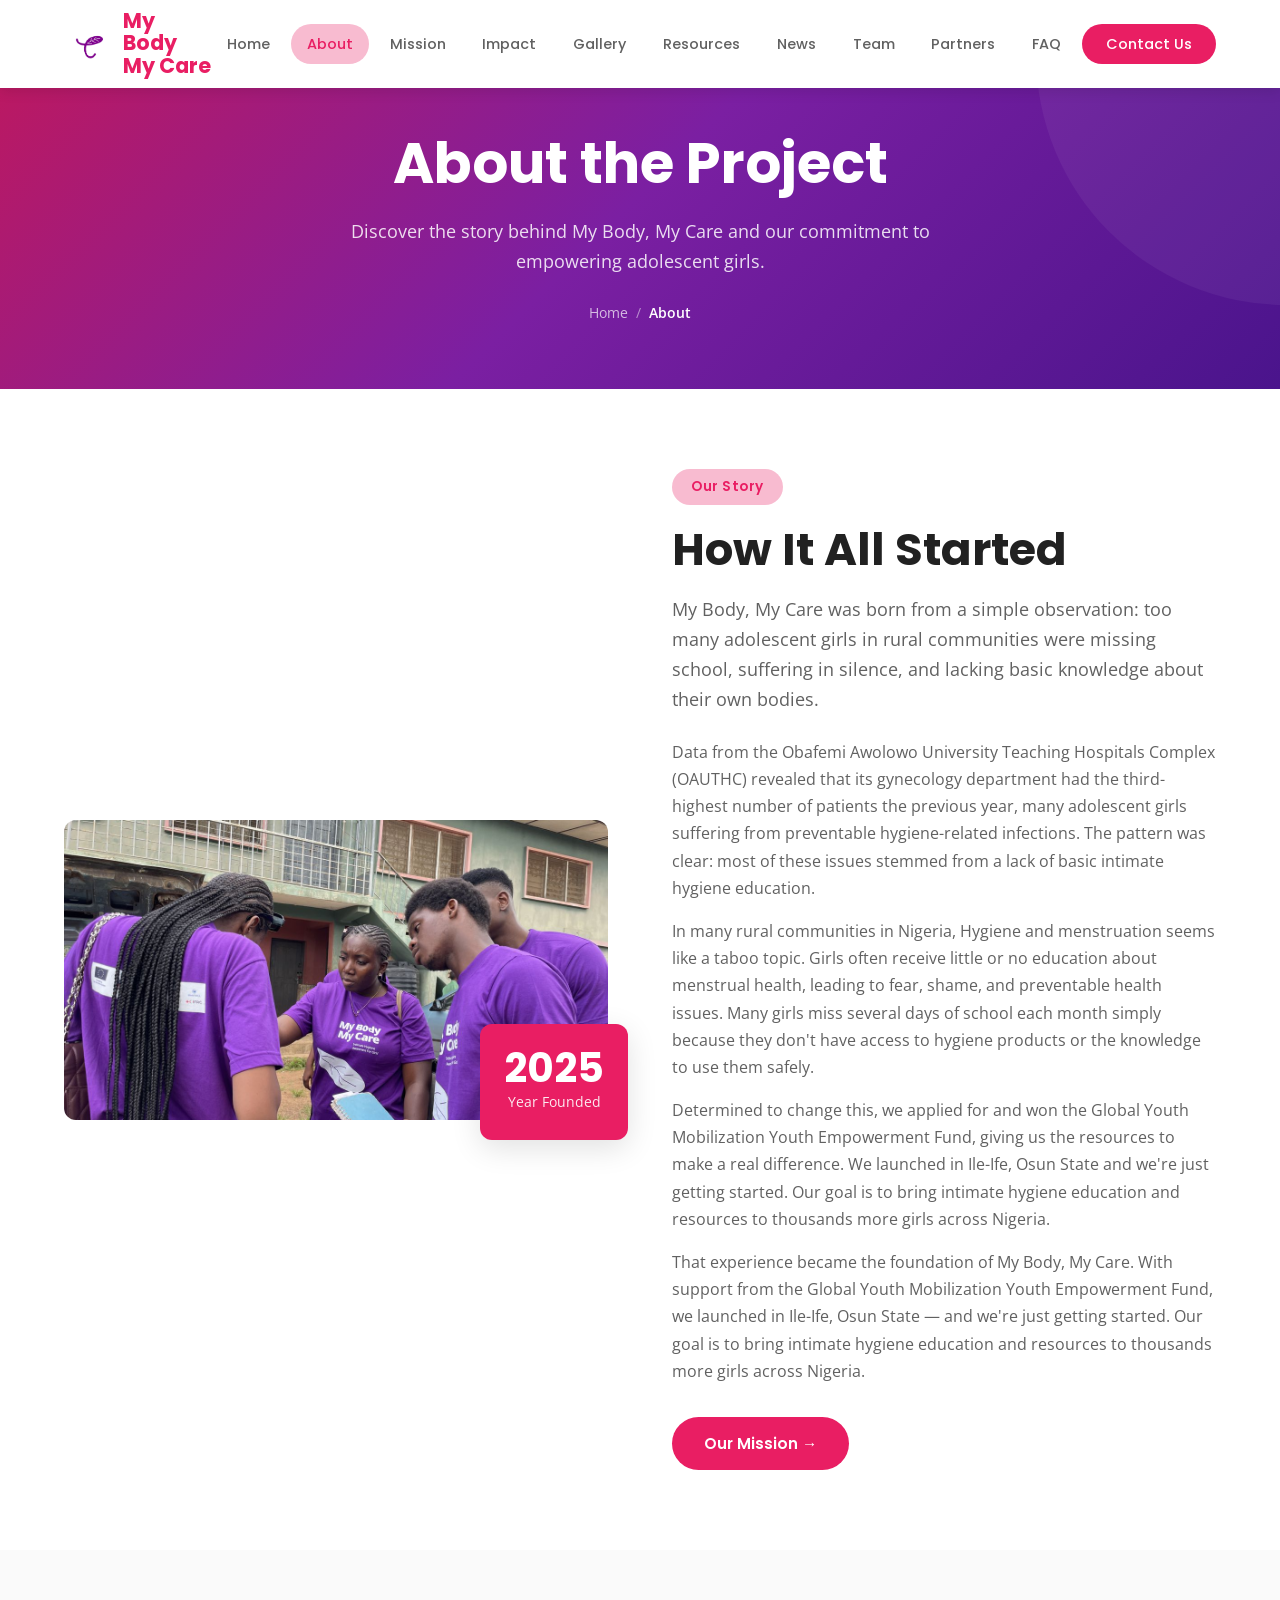
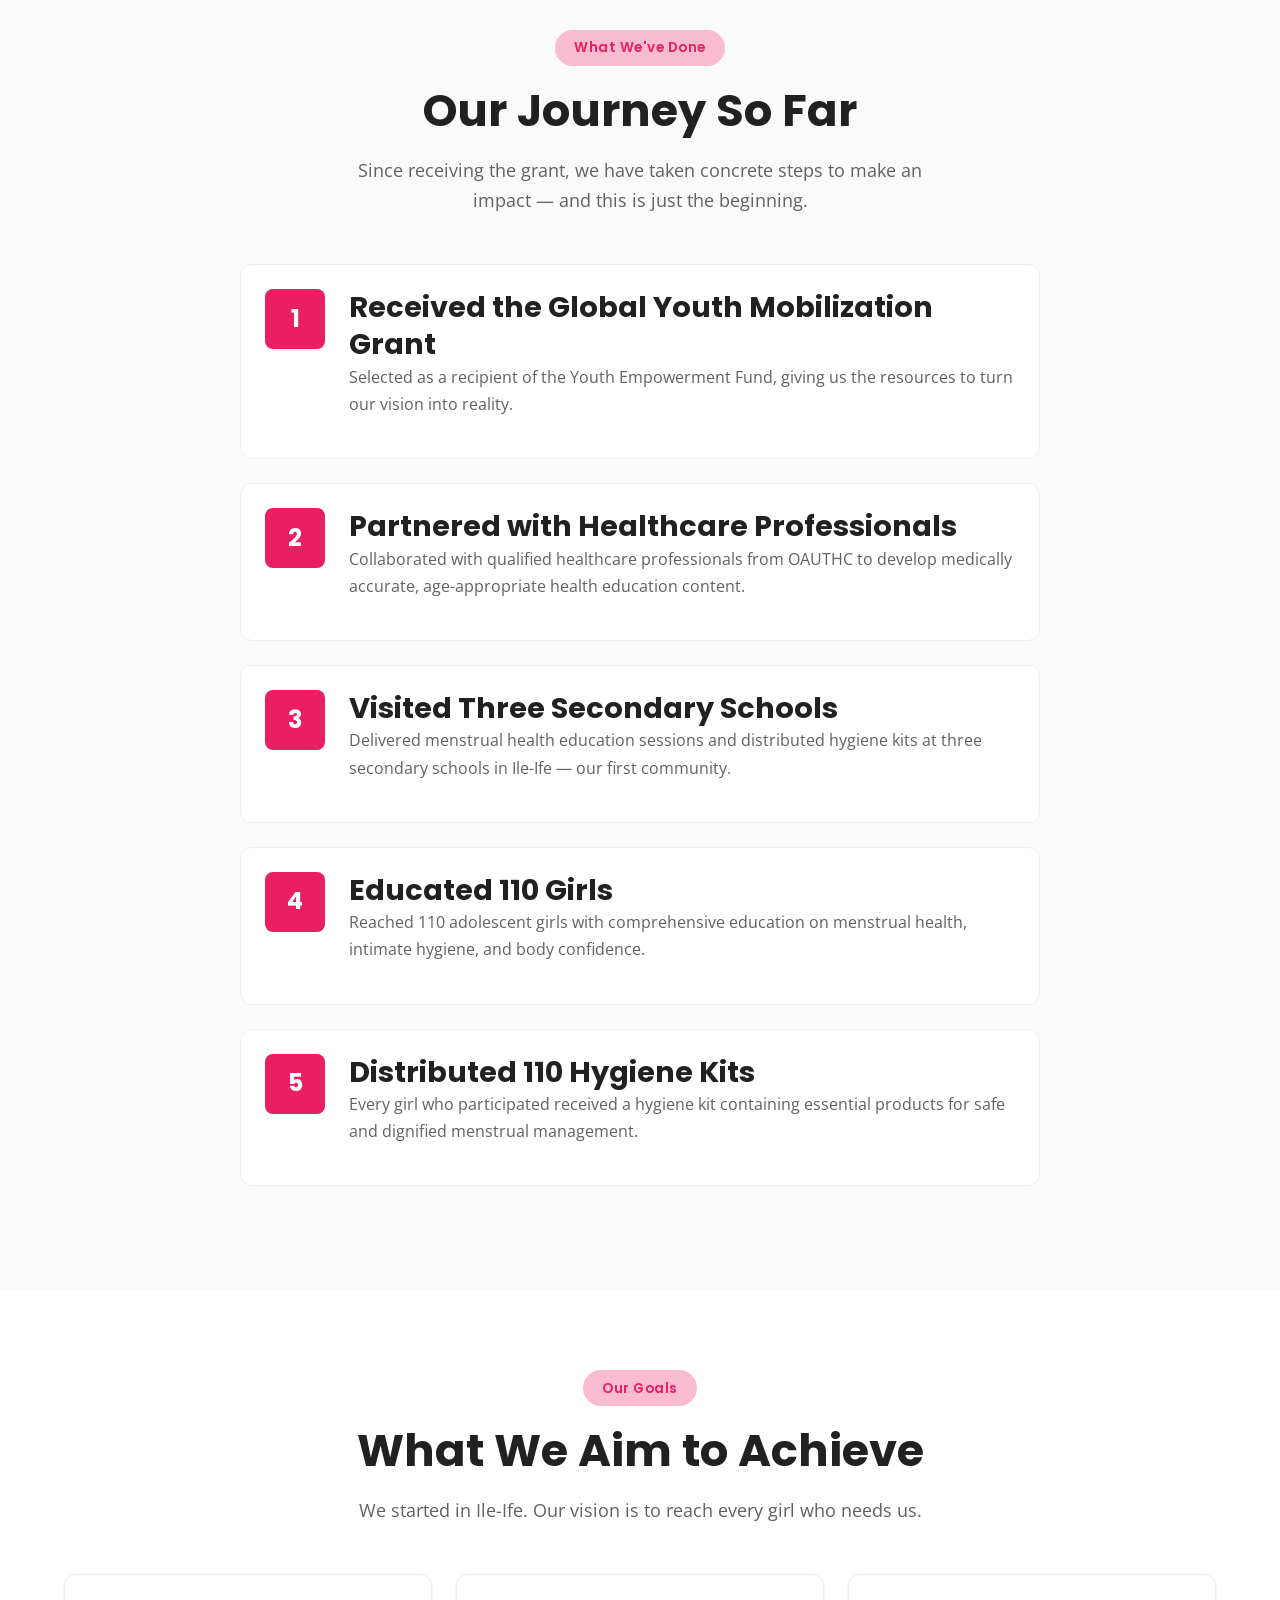
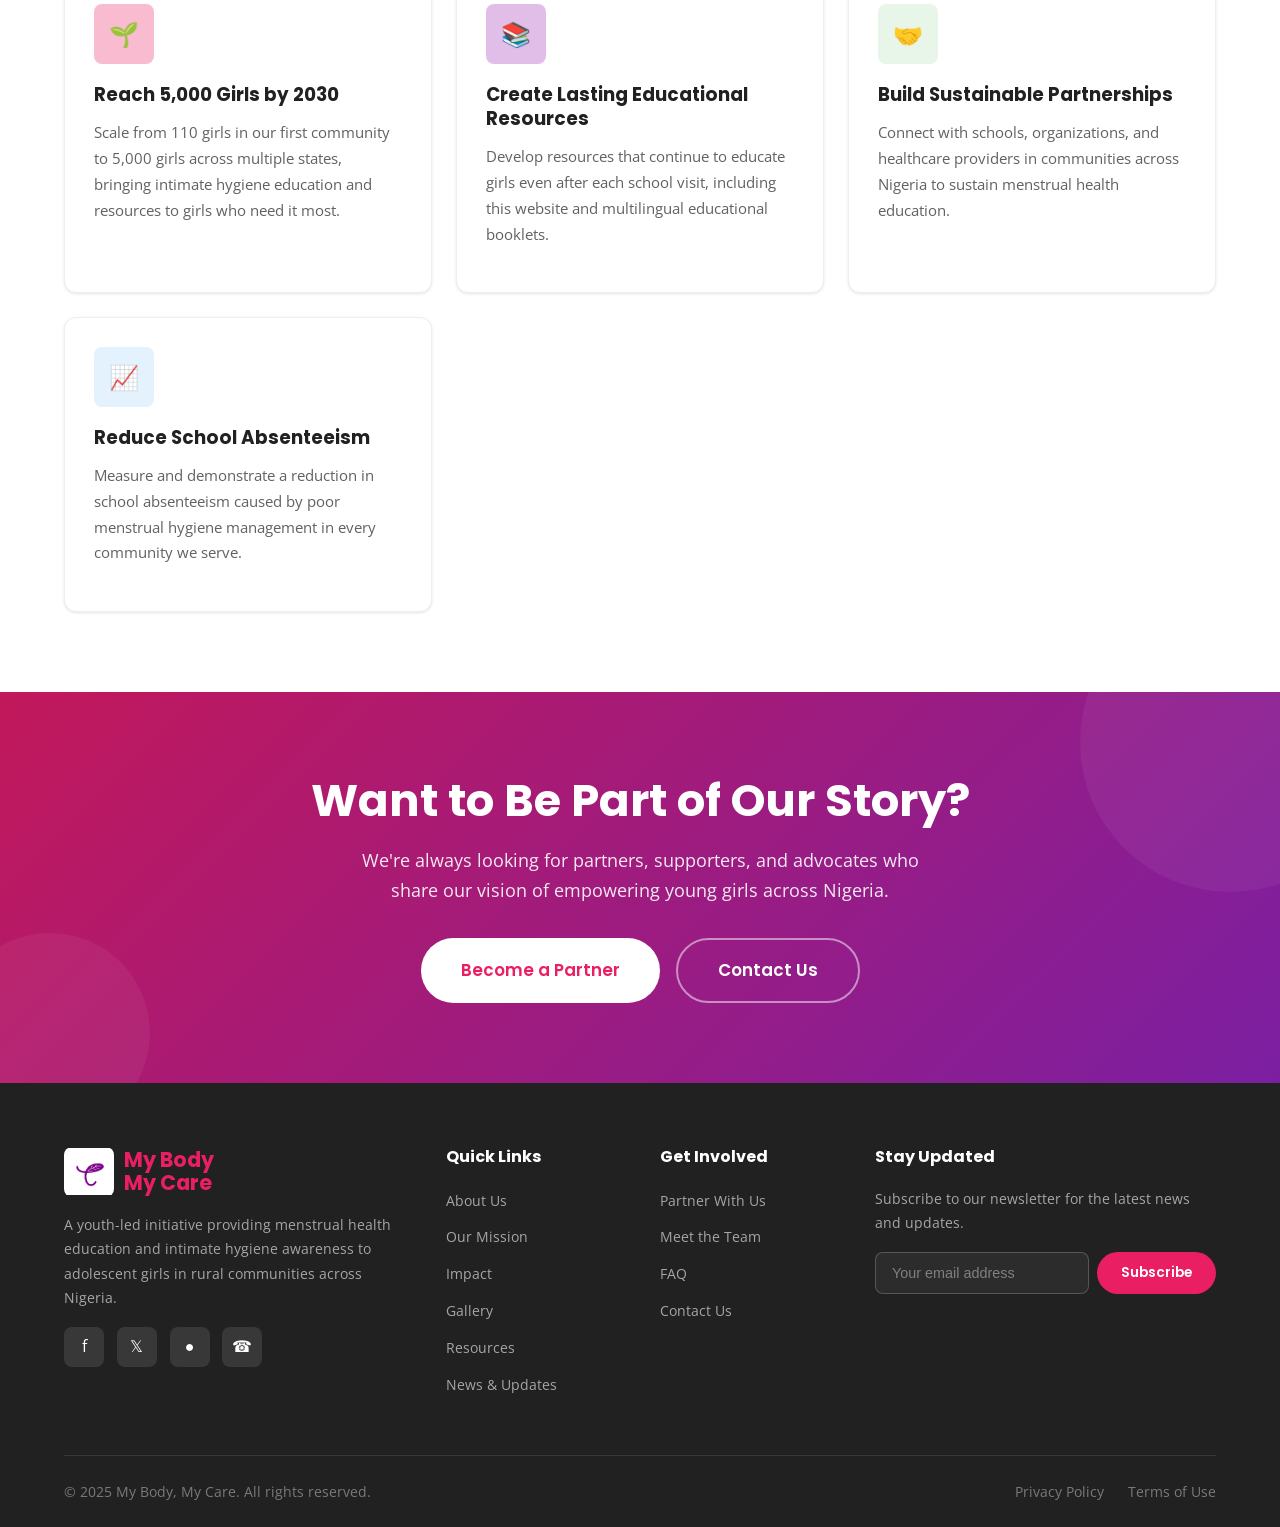
==== about.html @ 72dd06c9 "Replace emoji placeholders with project photos on Home, About, and Mission pages" ====
<!DOCTYPE html>
<html lang="en">
<head>
  <meta charset="UTF-8">
  <meta name="viewport" content="width=device-width, initial-scale=1.0">
  <meta name="description" content="Learn about the My Body, My Care project - our story, goals, and commitment to empowering adolescent girls in Nigeria.">
  <title>About Us | My Body, My Care</title>
  <link rel="preconnect" href="https://fonts.googleapis.com">
  <link rel="preconnect" href="https://fonts.gstatic.com" crossorigin>
  <link href="https://fonts.googleapis.com/css2?family=Open+Sans:wght@400;500;600;700&family=Poppins:wght@400;500;600;700;800&display=swap" rel="stylesheet">
  <link rel="stylesheet" href="css/style.css">
</head>
<body>

  <!-- Navigation -->
  <nav class="navbar scrolled" id="navbar">
    <div class="container">
      <a href="index.html" class="navbar-brand"><span class="brand-icon"><img src="images/logo.jpeg" alt="My Body My Care Logo"></span><span class="brand-text"><span class="brand-line">My Body</span><span class="brand-line">My Care</span></span></a>
      <div class="nav-links" id="navLinks">
        <a href="index.html">Home</a>
        <a href="about.html" class="active">About</a>
        <a href="mission.html">Mission</a>
        <a href="impact.html">Impact</a>
        <a href="gallery.html">Gallery</a>
        <a href="resources.html">Resources</a>
        <a href="news.html">News</a>
        <a href="team.html">Team</a>
        <a href="partners.html">Partners</a>
        <a href="faq.html">FAQ</a>
        <a href="contact.html" class="nav-cta">Contact Us</a>
      </div>
      <button class="menu-toggle" id="menuToggle" aria-label="Toggle menu">
        <span></span><span></span><span></span>
      </button>
    </div>
    <div class="menu-overlay" id="menuOverlay"></div>
  </nav>

  <!-- Page Hero -->
  <section class="page-hero">
    <div class="container">
      <h1>About the Project</h1>
      <p>Discover the story behind My Body, My Care and our commitment to empowering adolescent girls.</p>
      <div class="breadcrumb">
        <a href="index.html">Home</a>
        <span class="separator">/</span>
        <span class="current">About</span>
      </div>
    </div>
  </section>

  <!-- Our Story -->
  <section class="py-section">
    <div class="container">
      <div class="about-grid">
        <div class="about-image fade-up">
          <img src="images/IMG_1125.jpg" alt="My Body, My Care project" style="width:100%;height:300px;object-fit:cover;border-radius:var(--radius-md);">
          <div class="experience-badge">
            <span class="badge-number">2025</span>
            <span class="badge-text">Year Founded</span>
          </div>
        </div>
        <div class="about-content fade-up">
          <span class="section-badge">Our Story</span>
          <h2>How It All Started</h2>
          <p class="lead">My Body, My Care was born from a simple observation: too many adolescent girls in rural communities were missing school, suffering in silence, and lacking basic knowledge about their own bodies.</p>
          <p>Data from the Obafemi Awolowo University Teaching Hospitals Complex (OAUTHC) revealed that its gynecology department had the third-highest number of patients the previous year, many adolescent girls suffering from preventable hygiene-related infections. The pattern was clear: most of these issues stemmed from a lack of basic intimate hygiene education.</p>
          <p>In many rural communities in Nigeria, Hygiene and menstruation seems like a taboo topic. Girls often receive little or no education about menstrual health, leading to fear, shame, and preventable health issues. Many girls miss several days of school each month simply because they don't have access to hygiene products or the knowledge to use them safely.</p>
          <p>Determined to change this, we applied for and won the Global Youth Mobilization Youth Empowerment Fund, giving us the resources to make a real difference. We launched in Ile-Ife, Osun State and we're just getting started. Our goal is to bring intimate hygiene education and resources to thousands more girls across Nigeria.</p>
          <p>That experience became the foundation of My Body, My Care. With support from the Global Youth Mobilization Youth Empowerment Fund, we launched in Ile-Ife, Osun State &mdash; and we're just getting started. Our goal is to bring intimate hygiene education and resources to thousands more girls across Nigeria.</p>
          <a href="mission.html" class="btn btn-primary mt-2">Our Mission &#8594;</a>
        </div>
      </div>
    </div>
  </section>

  <!-- What We've Done -->
  <section class="py-section bg-light">
    <div class="container">
      <div class="section-header fade-up">
        <span class="section-badge">What We've Done</span>
        <h2 class="section-title">Our Journey So Far</h2>
        <p class="section-subtitle">Since receiving the grant, we have taken concrete steps to make an impact &mdash; and this is just the beginning.</p>
      </div>
      <div class="impact-timeline">
        <div class="impact-card fade-up">
          <div class="impact-number">1</div>
          <div>
            <h3>Received the Global Youth Mobilization Grant</h3>
            <p>Selected as a recipient of the Youth Empowerment Fund, giving us the resources to turn our vision into reality.</p>
          </div>
        </div>
        <div class="impact-card fade-up">
          <div class="impact-number">2</div>
          <div>
            <h3>Partnered with Healthcare Professionals</h3>
            <p>Collaborated with qualified healthcare professionals from OAUTHC to develop medically accurate, age-appropriate health education content.</p>
          </div>
        </div>
        <div class="impact-card fade-up">
          <div class="impact-number">3</div>
          <div>
            <h3>Visited Three Secondary Schools</h3>
            <p>Delivered menstrual health education sessions and distributed hygiene kits at three secondary schools in Ile-Ife &mdash; our first community.</p>
          </div>
        </div>
        <div class="impact-card fade-up">
          <div class="impact-number">4</div>
          <div>
            <h3>Educated 110 Girls</h3>
            <p>Reached 110 adolescent girls with comprehensive education on menstrual health, intimate hygiene, and body confidence.</p>
          </div>
        </div>
        <div class="impact-card fade-up">
          <div class="impact-number">5</div>
          <div>
            <h3>Distributed 110 Hygiene Kits</h3>
            <p>Every girl who participated received a hygiene kit containing essential products for safe and dignified menstrual management.</p>
          </div>
        </div>
      </div>
    </div>
  </section>

  <!-- Goals -->
  <section class="py-section">
    <div class="container">
      <div class="section-header fade-up">
        <span class="section-badge">Our Goals</span>
        <h2 class="section-title">What We Aim to Achieve</h2>
        <p class="section-subtitle">We started in Ile-Ife. Our vision is to reach every girl who needs us.</p>
      </div>
      <div class="features-grid">
        <div class="card fade-up">
          <div class="card-body">
            <div class="card-icon pink">&#127793;</div>
            <h3>Reach 5,000 Girls by 2030</h3>
            <p>Scale from 110 girls in our first community to 5,000 girls across multiple states, bringing intimate hygiene education and resources to girls who need it most.</p>
          </div>
        </div>
        <div class="card fade-up">
          <div class="card-body">
            <div class="card-icon purple">&#128218;</div>
            <h3>Create Lasting Educational Resources</h3>
            <p>Develop resources that continue to educate girls even after each school visit, including this website and multilingual educational booklets.</p>
          </div>
        </div>
        <div class="card fade-up">
          <div class="card-body">
            <div class="card-icon green">&#129309;</div>
            <h3>Build Sustainable Partnerships</h3>
            <p>Connect with schools, organizations, and healthcare providers in communities across Nigeria to sustain menstrual health education.</p>
          </div>
        </div>
        <div class="card fade-up">
          <div class="card-body">
            <div class="card-icon blue">&#128200;</div>
            <h3>Reduce School Absenteeism</h3>
            <p>Measure and demonstrate a reduction in school absenteeism caused by poor menstrual hygiene management in every community we serve.</p>
          </div>
        </div>
      </div>
    </div>
  </section>

  <!-- CTA -->
  <section class="cta-section">
    <div class="container">
      <h2 class="fade-up">Want to Be Part of Our Story?</h2>
      <p class="fade-up">We're always looking for partners, supporters, and advocates who share our vision of empowering young girls across Nigeria.</p>
      <div class="cta-buttons fade-up">
        <a href="partners.html" class="btn btn-white btn-lg">Become a Partner</a>
        <a href="contact.html" class="btn btn-outline btn-lg" style="border-color:rgba(255,255,255,0.5);color:#fff;">Contact Us</a>
      </div>
    </div>
  </section>

  <!-- Footer -->
  <footer class="footer">
    <div class="container">
      <div class="footer-grid">
        <div>
          <div class="footer-brand"><span class="brand-icon"><img src="images/logo.jpeg" alt="My Body My Care Logo"></span><span class="brand-text"><span class="brand-line">My Body</span><span class="brand-line">My Care</span></span></div>
          <p>A youth-led initiative providing menstrual health education and intimate hygiene awareness to adolescent girls in rural communities across Nigeria.</p>
          <div class="footer-social">
            <a href="#" aria-label="Facebook">&#102;</a>
            <a href="#" aria-label="Twitter">&#120143;</a>
            <a href="#" aria-label="Instagram">&#9679;</a>
            <a href="#" aria-label="WhatsApp">&#9742;</a>
          </div>
        </div>
        <div>
          <h4>Quick Links</h4>
          <ul class="footer-links">
            <li><a href="about.html">About Us</a></li>
            <li><a href="mission.html">Our Mission</a></li>
            <li><a href="impact.html">Impact</a></li>
            <li><a href="gallery.html">Gallery</a></li>
            <li><a href="resources.html">Resources</a></li>
            <li><a href="news.html">News & Updates</a></li>
          </ul>
        </div>
        <div>
          <h4>Get Involved</h4>
          <ul class="footer-links">
            <li><a href="partners.html">Partner With Us</a></li>
            <li><a href="team.html">Meet the Team</a></li>
            <li><a href="faq.html">FAQ</a></li>
            <li><a href="contact.html">Contact Us</a></li>
          </ul>
        </div>
        <div class="footer-newsletter">
          <h4>Stay Updated</h4>
          <p>Subscribe to our newsletter for the latest news and updates.</p>
          <form class="newsletter-form" onsubmit="event.preventDefault();alert('Thank you for subscribing!');">
            <input type="email" placeholder="Your email address" required>
            <button type="submit" class="btn btn-primary btn-sm">Subscribe</button>
          </form>
        </div>
      </div>
      <div class="footer-bottom">
        <span>&copy; 2025 My Body, My Care. All rights reserved.</span>
        <div class="footer-bottom-links">
          <a href="#">Privacy Policy</a>
          <a href="#">Terms of Use</a>
        </div>
      </div>
    </div>
  </footer>

  <button class="back-to-top" id="backToTop" aria-label="Back to top">&#8593;</button>
  <script src="js/main.js"></script>
</body>
</html>
---- css/style.css ----
/* ============================================
   MY BODY, MY CARE - Main Stylesheet
   ============================================ */

/* ---------- CSS Variables (Colors & Fonts) ---------- */
:root {
  --primary: #E91E63;
  --primary-dark: #C2185B;
  --primary-light: #F8BBD0;
  --secondary: #7B1FA2;
  --secondary-light: #E1BEE7;
  --white: #FFFFFF;
  --off-white: #FFF8F9;
  --gray-50: #FAFAFA;
  --gray-100: #F5F5F5;
  --gray-200: #EEEEEE;
  --gray-300: #E0E0E0;
  --gray-500: #9E9E9E;
  --gray-700: #616161;
  --gray-900: #212121;
  --success: #4CAF50;
  --info: #2196F3;
  --warning: #FF9800;
  --font-heading: 'Poppins', sans-serif;
  --font-body: 'Open Sans', sans-serif;
  --shadow-sm: 0 1px 3px rgba(0,0,0,0.1);
  --shadow-md: 0 4px 12px rgba(0,0,0,0.1);
  --shadow-lg: 0 8px 30px rgba(0,0,0,0.12);
  --shadow-xl: 0 20px 60px rgba(0,0,0,0.15);
  --radius-sm: 8px;
  --radius-md: 12px;
  --radius-lg: 20px;
  --radius-full: 50%;
  --transition: all 0.3s ease;
  --max-width: 1200px;
}

/* ---------- Reset & Base ---------- */
*, *::before, *::after {
  margin: 0;
  padding: 0;
  box-sizing: border-box;
}

html {
  scroll-behavior: smooth;
  font-size: 16px;
}

body {
  font-family: var(--font-body);
  color: var(--gray-900);
  background-color: var(--white);
  line-height: 1.7;
  overflow-x: hidden;
}

a {
  text-decoration: none;
  color: inherit;
  transition: var(--transition);
}

ul, ol {
  list-style: none;
}

img {
  max-width: 100%;
  height: auto;
  display: block;
}

h1, h2, h3, h4, h5, h6 {
  font-family: var(--font-heading);
  font-weight: 700;
  line-height: 1.3;
  color: var(--gray-900);
}

h1 { font-size: clamp(2rem, 5vw, 3.5rem); }
h2 { font-size: clamp(1.6rem, 4vw, 2.8rem); }
h3 { font-size: clamp(1.2rem, 3vw, 1.8rem); }
h4 { font-size: 1.2rem; }

p {
  margin-bottom: 1rem;
  color: var(--gray-700);
}

.container {
  width: 90%;
  max-width: var(--max-width);
  margin: 0 auto;
}

/* ---------- Utility Classes ---------- */
.text-center { text-align: center; }
.text-primary { color: var(--primary); }
.text-secondary { color: var(--secondary); }
.text-white { color: var(--white); }
.bg-primary { background-color: var(--primary); }
.bg-secondary { background-color: var(--secondary); }
.bg-light { background-color: var(--gray-50); }
.bg-pink { background-color: var(--off-white); }
.mt-1 { margin-top: 0.5rem; }
.mt-2 { margin-top: 1rem; }
.mt-3 { margin-top: 2rem; }
.mt-4 { margin-top: 3rem; }
.mb-1 { margin-bottom: 0.5rem; }
.mb-2 { margin-bottom: 1rem; }
.mb-3 { margin-bottom: 2rem; }
.mb-4 { margin-bottom: 3rem; }
.py-section { padding: 5rem 0; }
.py-sm { padding: 3rem 0; }

.section-badge {
  display: inline-block;
  padding: 0.4rem 1.2rem;
  background: var(--primary-light);
  color: var(--primary);
  font-family: var(--font-heading);
  font-size: 0.85rem;
  font-weight: 600;
  border-radius: 50px;
  margin-bottom: 1rem;
  letter-spacing: 0.5px;
}

.section-title {
  margin-bottom: 1rem;
}

.section-subtitle {
  font-size: 1.1rem;
  color: var(--gray-700);
  max-width: 600px;
  margin: 0 auto 2rem;
}

/* ---------- Buttons ---------- */
.btn {
  display: inline-flex;
  align-items: center;
  gap: 0.5rem;
  padding: 0.85rem 2rem;
  font-family: var(--font-heading);
  font-size: 0.95rem;
  font-weight: 600;
  border: none;
  border-radius: 50px;
  cursor: pointer;
  transition: var(--transition);
  text-align: center;
  justify-content: center;
}

.btn-primary {
  background: var(--primary);
  color: var(--white);
}
.btn-primary:hover {
  background: var(--primary-dark);
  transform: translateY(-2px);
  box-shadow: 0 8px 25px rgba(233,30,99,0.35);
}

.btn-secondary {
  background: var(--secondary);
  color: var(--white);
}
.btn-secondary:hover {
  background: #6A1B9A;
  transform: translateY(-2px);
  box-shadow: 0 8px 25px rgba(123,31,162,0.35);
}

.btn-outline {
  background: transparent;
  color: var(--primary);
  border: 2px solid var(--primary);
}
.btn-outline:hover {
  background: var(--primary);
  color: var(--white);
  transform: translateY(-2px);
}

.btn-white {
  background: var(--white);
  color: var(--primary);
}
.btn-white:hover {
  background: var(--gray-100);
  transform: translateY(-2px);
}

.btn-lg {
  padding: 1rem 2.5rem;
  font-size: 1.05rem;
}

.btn-sm {
  padding: 0.6rem 1.5rem;
  font-size: 0.85rem;
}

/* ---------- Navigation ---------- */
.navbar {
  position: fixed;
  top: 0;
  left: 0;
  width: 100%;
  z-index: 1000;
  padding: 1rem 0;
  transition: var(--transition);
  background: transparent;
}

.navbar.scrolled {
  background: var(--white);
  box-shadow: var(--shadow-md);
  padding: 0.6rem 0;
}

.navbar .container {
  display: flex;
  align-items: center;
  justify-content: space-between;
}

.navbar-brand {
  display: flex;
  align-items: center;
  gap: 0.6rem;
  font-family: var(--font-heading);
  font-size: 1.3rem;
  font-weight: 700;
  color: var(--primary);
  line-height: 1.1;
}

.navbar-brand .brand-text {
  display: flex;
  flex-direction: column;
}

.navbar-brand .brand-line {
  display: block;
}

.navbar-brand .brand-icon {
  width: 50px;
  height: 50px;
  border-radius: var(--radius-sm);
  display: flex;
  align-items: center;
  justify-content: center;
  overflow: hidden;
}

.navbar-brand .brand-icon img {
  width: 100%;
  height: 100%;
  object-fit: contain;
}

.nav-links {
  display: flex;
  align-items: center;
  gap: 0.3rem;
}

.nav-links a {
  padding: 0.5rem 1rem;
  font-family: var(--font-heading);
  font-size: 0.9rem;
  font-weight: 500;
  color: var(--white);
  border-radius: 50px;
  transition: var(--transition);
}

.navbar.scrolled .nav-links a {
  color: var(--gray-700);
}

.nav-links a:hover,
.nav-links a.active {
  background: rgba(255,255,255,0.15);
  color: var(--white);
}

.navbar.scrolled .nav-links a:hover,
.navbar.scrolled .nav-links a.active {
  background: var(--primary-light);
  color: var(--primary);
}

.nav-cta {
  background: var(--primary) !important;
  color: var(--white) !important;
  padding: 0.5rem 1.5rem !important;
  border-radius: 50px !important;
  white-space: nowrap !important;
}

.nav-cta:hover {
  background: var(--primary-dark) !important;
  transform: translateY(-1px);
}

/* Mobile Menu Toggle */
.menu-toggle {
  display: none;
  flex-direction: column;
  gap: 5px;
  cursor: pointer;
  padding: 5px;
  background: none;
  border: none;
}

.menu-toggle span {
  width: 25px;
  height: 3px;
  background: var(--white);
  border-radius: 3px;
  transition: var(--transition);
}

.navbar.scrolled .menu-toggle span {
  background: var(--gray-900);
}

/* ---------- Hero Section ---------- */
.hero {
  min-height: 100vh;
  display: flex;
  align-items: center;
  position: relative;
  overflow: hidden;
  background: linear-gradient(135deg, #C2185B 0%, #7B1FA2 50%, #4A148C 100%);
}

.hero::before {
  content: '';
  position: absolute;
  top: -50%;
  right: -20%;
  width: 600px;
  height: 600px;
  background: rgba(255,255,255,0.05);
  border-radius: var(--radius-full);
}

.hero::after {
  content: '';
  position: absolute;
  bottom: -30%;
  left: -10%;
  width: 400px;
  height: 400px;
  background: rgba(255,255,255,0.05);
  border-radius: var(--radius-full);
}

.hero .container {
  display: grid;
  grid-template-columns: 1fr 1fr;
  gap: 4rem;
  align-items: center;
  position: relative;
  z-index: 1;
}

.hero-content {
  color: var(--white);
}

.hero-badge {
  display: inline-flex;
  align-items: center;
  gap: 0.5rem;
  padding: 0.5rem 1rem;
  background: rgba(255,255,255,0.15);
  backdrop-filter: blur(10px);
  border-radius: 50px;
  font-size: 0.85rem;
  font-weight: 500;
  margin-bottom: 1.5rem;
  border: 1px solid rgba(255,255,255,0.2);
}

.hero h1 {
  color: var(--white);
  margin-bottom: 1.5rem;
  line-height: 1.2;
}

.hero h1 .highlight {
  display: block;
  background: linear-gradient(120deg, #FFD54F 0%, #FF8A65 100%);
  -webkit-background-clip: text;
  -webkit-text-fill-color: transparent;
  background-clip: text;
}

.hero p {
  color: rgba(255,255,255,0.9);
  font-size: 1.15rem;
  margin-bottom: 2rem;
  max-width: 520px;
}

.hero-buttons {
  display: flex;
  gap: 1rem;
  flex-wrap: wrap;
}

.hero-stats {
  display: flex;
  flex-wrap: wrap;
  gap: 2.5rem;
  margin-top: 3rem;
  padding-top: 2rem;
  border-top: 1px solid rgba(255,255,255,0.2);
}

.hero-stat {
  text-align: center;
}

.hero-stat .stat-number {
  font-family: var(--font-heading);
  font-size: 2rem;
  font-weight: 700;
  display: block;
}

.hero-stat .stat-label {
  font-size: 0.85rem;
  opacity: 0.8;
}

.hero-visual {
  display: flex;
  justify-content: center;
  align-items: center;
}

.hero-image-wrapper {
  position: relative;
  width: 100%;
  max-width: 480px;
}

.hero-card {
  background: var(--white);
  border-radius: var(--radius-lg);
  padding: 2rem;
  box-shadow: var(--shadow-xl);
  transform: rotate(2deg);
}

.hero-card-alt {
  position: absolute;
  bottom: -30px;
  left: -30px;
  background: var(--primary);
  color: var(--white);
  border-radius: var(--radius-md);
  padding: 1.2rem 1.8rem;
  box-shadow: var(--shadow-lg);
  transform: rotate(-3deg);
  font-family: var(--font-heading);
  font-weight: 600;
  font-size: 0.95rem;
  display: flex;
  align-items: center;
  gap: 0.6rem;
}

.hero-card p {
  color: var(--gray-700);
  font-size: 0.95rem;
  margin: 0;
}

.hero-card h4 {
  margin-top: 0.5rem;
  color: var(--primary);
}

/* ---------- Page Hero (Inner Pages) ---------- */
.page-hero {
  padding: 8rem 0 4rem;
  background: linear-gradient(135deg, #C2185B 0%, #7B1FA2 50%, #4A148C 100%);
  text-align: center;
  color: var(--white);
  position: relative;
}

.page-hero::before {
  content: '';
  position: absolute;
  top: -50%;
  right: -20%;
  width: 500px;
  height: 500px;
  background: rgba(255,255,255,0.05);
  border-radius: var(--radius-full);
}

.page-hero h1 {
  color: var(--white);
  margin-bottom: 1rem;
  position: relative;
}

.page-hero p {
  color: rgba(255,255,255,0.85);
  font-size: 1.1rem;
  max-width: 600px;
  margin: 0 auto;
  position: relative;
}

.breadcrumb {
  display: flex;
  justify-content: center;
  gap: 0.5rem;
  margin-top: 1.5rem;
  font-size: 0.9rem;
  position: relative;
}

.breadcrumb a {
  color: rgba(255,255,255,0.7);
}

.breadcrumb a:hover {
  color: var(--white);
}

.breadcrumb .separator {
  color: rgba(255,255,255,0.5);
}

.breadcrumb .current {
  color: var(--white);
  font-weight: 600;
}

/* ---------- Section Headers ---------- */
.section-header {
  text-align: center;
  margin-bottom: 3rem;
}

.section-header .section-badge {
  margin-bottom: 1rem;
}

/* ---------- Cards ---------- */
.card {
  background: var(--white);
  border-radius: var(--radius-md);
  overflow: hidden;
  box-shadow: var(--shadow-sm);
  transition: var(--transition);
  border: 1px solid var(--gray-200);
}

.card:hover {
  transform: translateY(-5px);
  box-shadow: var(--shadow-lg);
  border-color: transparent;
}

.card-body {
  padding: 1.8rem;
}

.card-img {
  width: 100%;
  height: 160px;
  object-fit: cover;
  display: block;
}

.card-body .card-img {
  width: calc(100% + 3.6rem);
  margin: -1.8rem -1.8rem 1.2rem -1.8rem;
  height: 180px;
  border-radius: var(--radius-md) var(--radius-md) 0 0;
}

.card-icon {
  width: 60px;
  height: 60px;
  border-radius: var(--radius-sm);
  display: flex;
  align-items: center;
  justify-content: center;
  font-size: 1.5rem;
  margin-bottom: 1.2rem;
}

.card-icon.pink {
  background: var(--primary-light);
  color: var(--primary);
}

.card-icon.purple {
  background: var(--secondary-light);
  color: var(--secondary);
}

.card-icon.green {
  background: #E8F5E9;
  color: var(--success);
}

.card-icon.blue {
  background: #E3F2FD;
  color: var(--info);
}

.card h3 {
  margin-bottom: 0.8rem;
  font-size: 1.15rem;
}

.card p {
  font-size: 0.95rem;
  color: var(--gray-700);
}

/* ---------- Feature Cards Grid ---------- */
.features-grid {
  display: grid;
  grid-template-columns: repeat(auto-fit, minmax(280px, 1fr));
  gap: 1.5rem;
}

/* ---------- Impact / Stats ---------- */
.stats-section {
  background: linear-gradient(135deg, #C2185B 0%, #7B1FA2 100%);
  color: var(--white);
  padding: 4rem 0;
}

.stats-grid {
  display: grid;
  grid-template-columns: repeat(auto-fit, minmax(200px, 1fr));
  gap: 2rem;
  text-align: center;
}

.stat-item .stat-number {
  font-family: var(--font-heading);
  font-size: 3rem;
  font-weight: 700;
  display: block;
  line-height: 1;
}

.stat-item .stat-label {
  font-size: 1rem;
  opacity: 0.9;
  margin-top: 0.5rem;
  display: block;
}

/* ---------- About Section ---------- */
.about-grid {
  display: grid;
  grid-template-columns: 1fr 1fr;
  gap: 4rem;
  align-items: center;
}

.about-image {
  position: relative;
}

.about-image .image-placeholder {
  width: 100%;
  height: 400px;
  background: linear-gradient(135deg, var(--primary-light), var(--secondary-light));
  border-radius: var(--radius-lg);
  display: flex;
  align-items: center;
  justify-content: center;
  font-size: 4rem;
}

.about-image .experience-badge {
  position: absolute;
  bottom: -20px;
  right: -20px;
  background: var(--primary);
  color: var(--white);
  padding: 1.5rem;
  border-radius: var(--radius-md);
  text-align: center;
  box-shadow: var(--shadow-lg);
}

.about-image .experience-badge .badge-number {
  font-family: var(--font-heading);
  font-size: 2.5rem;
  font-weight: 700;
  display: block;
  line-height: 1;
}

.about-image .experience-badge .badge-text {
  font-size: 0.85rem;
  opacity: 0.9;
}

.about-content h2 {
  margin-bottom: 1rem;
}

.about-content .lead {
  font-size: 1.1rem;
  color: var(--gray-700);
  margin-bottom: 1.5rem;
}

.about-list {
  margin: 1.5rem 0;
}

.about-list li {
  display: flex;
  align-items: flex-start;
  gap: 0.8rem;
  margin-bottom: 1rem;
  font-size: 0.95rem;
}

.about-list li .check-icon {
  width: 24px;
  height: 24px;
  min-width: 24px;
  background: var(--primary-light);
  color: var(--primary);
  border-radius: var(--radius-full);
  display: flex;
  align-items: center;
  justify-content: center;
  font-size: 0.75rem;
  font-weight: 700;
  margin-top: 2px;
}

/* ---------- Timeline ---------- */
.timeline {
  position: relative;
  padding-left: 2.5rem;
}

.timeline::before {
  content: '';
  position: absolute;
  left: 0;
  top: 0;
  bottom: 0;
  width: 3px;
  background: var(--primary-light);
  border-radius: 3px;
}

.timeline-item {
  position: relative;
  margin-bottom: 2.5rem;
  padding-left: 1rem;
}

.timeline-item::before {
  content: '';
  position: absolute;
  left: -2.65rem;
  top: 5px;
  width: 14px;
  height: 14px;
  background: var(--primary);
  border: 3px solid var(--white);
  border-radius: var(--radius-full);
  box-shadow: var(--shadow-sm);
}

.timeline-date {
  font-family: var(--font-heading);
  font-weight: 600;
  color: var(--primary);
  font-size: 0.9rem;
  margin-bottom: 0.3rem;
}

.timeline-item h4 {
  margin-bottom: 0.4rem;
}

.timeline-item p {
  font-size: 0.9rem;
  color: var(--gray-700);
}

/* ---------- Gallery ---------- */
.gallery-grid {
  display: grid;
  grid-template-columns: repeat(auto-fill, minmax(280px, 1fr));
  gap: 1.5rem;
}

.gallery-item {
  position: relative;
  border-radius: var(--radius-md);
  overflow: hidden;
  cursor: pointer;
  aspect-ratio: 4/3;
}

.gallery-item img,
.gallery-item .placeholder-img {
  width: 100%;
  height: 100%;
  object-fit: cover;
  transition: var(--transition);
}

.gallery-item .placeholder-img {
  background: linear-gradient(135deg, var(--primary-light), var(--secondary-light));
  display: flex;
  align-items: center;
  justify-content: center;
  font-size: 3rem;
}

.gallery-item:hover img,
.gallery-item:hover .placeholder-img {
  transform: scale(1.05);
}

.gallery-overlay {
  position: absolute;
  bottom: 0;
  left: 0;
  right: 0;
  background: linear-gradient(transparent, rgba(0,0,0,0.7));
  color: var(--white);
  padding: 2rem 1.2rem 1.2rem;
  transform: translateY(100%);
  transition: var(--transition);
}

.gallery-item:hover .gallery-overlay {
  transform: translateY(0);
}

.gallery-overlay h4 {
  color: var(--white);
  font-size: 1rem;
  margin-bottom: 0.2rem;
}

.gallery-overlay p {
  color: rgba(255,255,255,0.8);
  font-size: 0.85rem;
  margin: 0;
}

/* ---------- FAQ ---------- */
.faq-list {
  max-width: 800px;
  margin: 0 auto;
}

.faq-item {
  border: 1px solid var(--gray-200);
  border-radius: var(--radius-md);
  margin-bottom: 1rem;
  overflow: hidden;
  transition: var(--transition);
}

.faq-item.active {
  border-color: var(--primary-light);
  box-shadow: var(--shadow-sm);
}

.faq-question {
  width: 100%;
  padding: 1.2rem 1.5rem;
  background: var(--white);
  border: none;
  cursor: pointer;
  display: flex;
  align-items: center;
  justify-content: space-between;
  gap: 1rem;
  font-family: var(--font-heading);
  font-size: 1rem;
  font-weight: 600;
  color: var(--gray-900);
  text-align: left;
  transition: var(--transition);
}

.faq-question:hover {
  color: var(--primary);
}

.faq-icon {
  width: 30px;
  height: 30px;
  min-width: 30px;
  background: var(--primary-light);
  color: var(--primary);
  border-radius: var(--radius-full);
  display: flex;
  align-items: center;
  justify-content: center;
  font-size: 1.2rem;
  transition: var(--transition);
}

.faq-item.active .faq-icon {
  background: var(--primary);
  color: var(--white);
  transform: rotate(45deg);
}

.faq-answer {
  max-height: 0;
  overflow: hidden;
  transition: max-height 0.3s ease;
}

.faq-answer-inner {
  padding: 0 1.5rem 1.5rem;
  color: var(--gray-700);
  font-size: 0.95rem;
  line-height: 1.7;
}

/* ---------- Team ---------- */
.team-grid {
  display: grid;
  grid-template-columns: repeat(auto-fit, minmax(250px, 1fr));
  gap: 2rem;
}

.team-card {
  text-align: center;
  background: var(--white);
  border-radius: var(--radius-md);
  padding: 2rem 1.5rem;
  border: 1px solid var(--gray-200);
  transition: var(--transition);
}

.team-card:hover {
  transform: translateY(-5px);
  box-shadow: var(--shadow-lg);
  border-color: transparent;
}

.team-avatar {
  width: 120px;
  height: 120px;
  border-radius: var(--radius-full);
  margin: 0 auto 1.2rem;
  display: flex;
  align-items: center;
  justify-content: center;
  font-size: 2.5rem;
  font-family: var(--font-heading);
  font-weight: 700;
  color: var(--white);
}

.team-avatar.pink { background: linear-gradient(135deg, var(--primary), var(--primary-dark)); }
.team-avatar.purple { background: linear-gradient(135deg, var(--secondary), #4A148C); }
.team-avatar.green { background: linear-gradient(135deg, var(--success), #388E3C); }
.team-avatar.blue { background: linear-gradient(135deg, var(--info), #1565C0); }

.team-card h4 {
  margin-bottom: 0.3rem;
}

.team-card .team-role {
  color: var(--primary);
  font-weight: 600;
  font-size: 0.9rem;
  margin-bottom: 0.8rem;
}

.team-card p {
  font-size: 0.9rem;
  color: var(--gray-700);
}

/* ---------- Partners ---------- */
.partners-grid {
  display: grid;
  grid-template-columns: repeat(auto-fit, minmax(200px, 1fr));
  gap: 2rem;
  align-items: center;
}

.partner-card {
  display: flex;
  flex-direction: column;
  align-items: center;
  padding: 2rem;
  background: var(--white);
  border-radius: var(--radius-md);
  border: 1px solid var(--gray-200);
  transition: var(--transition);
}

.partner-card:hover {
  transform: translateY(-3px);
  box-shadow: var(--shadow-md);
}

.partner-logo {
  width: 100px;
  height: 100px;
  border-radius: var(--radius-md);
  display: flex;
  align-items: center;
  justify-content: center;
  font-size: 2rem;
  margin-bottom: 1rem;
  background: var(--gray-100);
}

.partner-card h4 {
  font-size: 1rem;
  margin-bottom: 0.3rem;
}

.partner-card p {
  font-size: 0.85rem;
  color: var(--gray-500);
  margin: 0;
  text-align: center;
}

/* ---------- Resources ---------- */
.resources-grid {
  display: grid;
  grid-template-columns: repeat(auto-fit, minmax(300px, 1fr));
  gap: 1.5rem;
}

.resource-card {
  display: flex;
  gap: 1.2rem;
  padding: 1.5rem;
  background: var(--white);
  border-radius: var(--radius-md);
  border: 1px solid var(--gray-200);
  transition: var(--transition);
}

.resource-card:hover {
  transform: translateY(-3px);
  box-shadow: var(--shadow-md);
  border-color: var(--primary-light);
}

.resource-icon {
  width: 50px;
  height: 50px;
  min-width: 50px;
  border-radius: var(--radius-sm);
  display: flex;
  align-items: center;
  justify-content: center;
  font-size: 1.3rem;
}

.resource-card h4 {
  margin-bottom: 0.3rem;
  font-size: 1rem;
}

.resource-card p {
  font-size: 0.9rem;
  color: var(--gray-700);
  margin: 0;
}

/* ---------- News / Blog ---------- */
.blog-grid {
  display: grid;
  grid-template-columns: repeat(auto-fit, minmax(340px, 1fr));
  gap: 2rem;
}

.blog-card {
  background: var(--white);
  border-radius: var(--radius-md);
  overflow: hidden;
  border: 1px solid var(--gray-200);
  transition: var(--transition);
}

.blog-card:hover {
  transform: translateY(-5px);
  box-shadow: var(--shadow-lg);
}

.blog-image {
  height: 200px;
  overflow: hidden;
}

.blog-image img,
.blog-image .placeholder-img {
  width: 100%;
  height: 100%;
  object-fit: cover;
}

.blog-image .placeholder-img {
  background: linear-gradient(135deg, var(--primary-light), var(--secondary-light));
  display: flex;
  align-items: center;
  justify-content: center;
  font-size: 2.5rem;
}

.blog-body {
  padding: 1.5rem;
}

.blog-meta {
  display: flex;
  align-items: center;
  gap: 1rem;
  margin-bottom: 0.8rem;
  font-size: 0.85rem;
  color: var(--gray-500);
}

.blog-meta .blog-tag {
  padding: 0.2rem 0.7rem;
  background: var(--primary-light);
  color: var(--primary);
  border-radius: 50px;
  font-weight: 600;
  font-size: 0.75rem;
}

.blog-body h3 {
  font-size: 1.1rem;
  margin-bottom: 0.6rem;
}

.blog-body h3 a:hover {
  color: var(--primary);
}

.blog-body p {
  font-size: 0.9rem;
  color: var(--gray-700);
}

.blog-footer {
  display: flex;
  align-items: center;
  justify-content: space-between;
  padding: 1rem 1.5rem;
  border-top: 1px solid var(--gray-200);
}

.blog-author {
  display: flex;
  align-items: center;
  gap: 0.6rem;
  font-size: 0.85rem;
}

.blog-author-avatar {
  width: 32px;
  height: 32px;
  border-radius: var(--radius-full);
  background: var(--primary);
  color: var(--white);
  display: flex;
  align-items: center;
  justify-content: center;
  font-size: 0.75rem;
  font-weight: 700;
}

.read-more {
  font-family: var(--font-heading);
  font-weight: 600;
  font-size: 0.85rem;
  color: var(--primary);
  display: flex;
  align-items: center;
  gap: 0.3rem;
}

.read-more:hover {
  gap: 0.6rem;
}

/* ---------- Contact ---------- */
.contact-grid {
  display: grid;
  grid-template-columns: 1fr 1.2fr;
  gap: 3rem;
}

.contact-info-card {
  display: flex;
  gap: 1rem;
  padding: 1.2rem;
  border-radius: var(--radius-md);
  transition: var(--transition);
  margin-bottom: 1rem;
}

.contact-info-card:hover {
  background: var(--gray-50);
}

.contact-info-icon {
  width: 50px;
  height: 50px;
  min-width: 50px;
  background: var(--primary-light);
  color: var(--primary);
  border-radius: var(--radius-sm);
  display: flex;
  align-items: center;
  justify-content: center;
  font-size: 1.2rem;
}

.contact-info-card h4 {
  font-size: 1rem;
  margin-bottom: 0.2rem;
}

.contact-info-card p {
  font-size: 0.9rem;
  color: var(--gray-700);
  margin: 0;
}

.contact-form {
  background: var(--white);
  padding: 2.5rem;
  border-radius: var(--radius-md);
  border: 1px solid var(--gray-200);
  box-shadow: var(--shadow-sm);
}

.form-group {
  margin-bottom: 1.2rem;
}

.form-group label {
  display: block;
  font-family: var(--font-heading);
  font-weight: 600;
  font-size: 0.9rem;
  margin-bottom: 0.4rem;
  color: var(--gray-900);
}

.form-group input,
.form-group select,
.form-group textarea {
  width: 100%;
  padding: 0.85rem 1rem;
  border: 1px solid var(--gray-300);
  border-radius: var(--radius-sm);
  font-family: var(--font-body);
  font-size: 0.95rem;
  color: var(--gray-900);
  transition: var(--transition);
  background: var(--white);
}

.form-group input:focus,
.form-group select:focus,
.form-group textarea:focus {
  outline: none;
  border-color: var(--primary);
  box-shadow: 0 0 0 3px rgba(233,30,99,0.1);
}

.form-group textarea {
  resize: vertical;
  min-height: 120px;
}

.form-row {
  display: grid;
  grid-template-columns: 1fr 1fr;
  gap: 1rem;
}

/* ---------- CTA Section ---------- */
.cta-section {
  background: linear-gradient(135deg, #C2185B 0%, #7B1FA2 100%);
  padding: 5rem 0;
  text-align: center;
  color: var(--white);
  position: relative;
  overflow: hidden;
}

.cta-section::before {
  content: '';
  position: absolute;
  top: -100px;
  right: -100px;
  width: 300px;
  height: 300px;
  background: rgba(255,255,255,0.05);
  border-radius: var(--radius-full);
}

.cta-section::after {
  content: '';
  position: absolute;
  bottom: -50px;
  left: -50px;
  width: 200px;
  height: 200px;
  background: rgba(255,255,255,0.05);
  border-radius: var(--radius-full);
}

.cta-section h2 {
  color: var(--white);
  margin-bottom: 1rem;
  position: relative;
}

.cta-section p {
  color: rgba(255,255,255,0.9);
  max-width: 600px;
  margin: 0 auto 2rem;
  font-size: 1.1rem;
  position: relative;
}

.cta-buttons {
  display: flex;
  justify-content: center;
  gap: 1rem;
  flex-wrap: wrap;
  position: relative;
}

/* ---------- Footer ---------- */
.footer {
  background: var(--gray-900);
  color: var(--white);
  padding: 4rem 0 0;
}

.footer-grid {
  display: grid;
  grid-template-columns: 2fr 1fr 1fr 1.5fr;
  gap: 3rem;
  padding-bottom: 3rem;
  border-bottom: 1px solid rgba(255,255,255,0.1);
}

.footer-brand {
  display: flex;
  align-items: center;
  gap: 0.6rem;
  font-family: var(--font-heading);
  font-size: 1.3rem;
  font-weight: 700;
  margin-bottom: 1rem;
  line-height: 1.1;
  color: var(--primary);
}

.footer-brand .brand-text {
  display: flex;
  flex-direction: column;
}

.footer-brand .brand-icon {
  width: 50px;
  height: 50px;
  border-radius: var(--radius-sm);
  display: flex;
  align-items: center;
  justify-content: center;
  overflow: hidden;
}

.footer-brand .brand-icon img {
  width: 100%;
  height: 100%;
  object-fit: contain;
}

.footer p {
  color: rgba(255,255,255,0.6);
  font-size: 0.9rem;
  line-height: 1.7;
}

.footer h4 {
  color: var(--white);
  font-size: 1rem;
  margin-bottom: 1.2rem;
  font-family: var(--font-heading);
}

.footer-links li {
  margin-bottom: 0.6rem;
}

.footer-links a {
  color: rgba(255,255,255,0.6);
  font-size: 0.9rem;
  transition: var(--transition);
}

.footer-links a:hover {
  color: var(--primary);
  padding-left: 5px;
}

.footer-social {
  display: flex;
  gap: 0.8rem;
  margin-top: 1rem;
}

.footer-social a {
  width: 40px;
  height: 40px;
  background: rgba(255,255,255,0.1);
  border-radius: var(--radius-sm);
  display: flex;
  align-items: center;
  justify-content: center;
  font-size: 1rem;
  color: var(--white);
  transition: var(--transition);
}

.footer-social a:hover {
  background: var(--primary);
  transform: translateY(-3px);
}

.footer-newsletter p {
  margin-bottom: 1rem;
}

.newsletter-form {
  display: flex;
  gap: 0.5rem;
}

.newsletter-form input {
  flex: 1;
  padding: 0.75rem 1rem;
  border: 1px solid rgba(255,255,255,0.2);
  border-radius: var(--radius-sm);
  background: rgba(255,255,255,0.05);
  color: var(--white);
  font-size: 0.9rem;
}

.newsletter-form input::placeholder {
  color: rgba(255,255,255,0.4);
}

.newsletter-form input:focus {
  outline: none;
  border-color: var(--primary);
}

.footer-bottom {
  display: flex;
  align-items: center;
  justify-content: space-between;
  padding: 1.5rem 0;
  font-size: 0.85rem;
  color: rgba(255,255,255,0.4);
}

.footer-bottom-links {
  display: flex;
  gap: 1.5rem;
}

.footer-bottom-links a {
  color: rgba(255,255,255,0.4);
}

.footer-bottom-links a:hover {
  color: var(--primary);
}

/* ---------- Back to Top ---------- */
.back-to-top {
  position: fixed;
  bottom: 2rem;
  right: 2rem;
  width: 45px;
  height: 45px;
  background: var(--primary);
  color: var(--white);
  border: none;
  border-radius: var(--radius-full);
  cursor: pointer;
  font-size: 1.2rem;
  display: flex;
  align-items: center;
  justify-content: center;
  opacity: 0;
  visibility: hidden;
  transition: var(--transition);
  box-shadow: var(--shadow-md);
  z-index: 999;
}

.back-to-top.visible {
  opacity: 1;
  visibility: visible;
}

.back-to-top:hover {
  background: var(--primary-dark);
  transform: translateY(-3px);
}

/* ---------- Loading / Animations ---------- */
.fade-up {
  opacity: 0;
  transform: translateY(30px);
  transition: opacity 0.6s ease, transform 0.6s ease;
}

.fade-up.visible {
  opacity: 1;
  transform: translateY(0);
}

/* ---------- Modal / Lightbox ---------- */
.modal-overlay {
  position: fixed;
  top: 0;
  left: 0;
  width: 100%;
  height: 100%;
  background: rgba(0,0,0,0.9);
  z-index: 2000;
  display: none;
  align-items: center;
  justify-content: center;
  padding: 2rem;
}

.modal-overlay.active {
  display: flex;
}

.modal-content {
  background: var(--white);
  border-radius: var(--radius-md);
  max-width: 700px;
  width: 100%;
  max-height: 80vh;
  overflow-y: auto;
  position: relative;
}

.modal-close {
  position: absolute;
  top: 1rem;
  right: 1rem;
  width: 36px;
  height: 36px;
  background: var(--gray-100);
  border: none;
  border-radius: var(--radius-full);
  cursor: pointer;
  font-size: 1.2rem;
  display: flex;
  align-items: center;
  justify-content: center;
  z-index: 1;
  transition: var(--transition);
}

.modal-close:hover {
  background: var(--primary);
  color: var(--white);
}

/* ---------- Impact Timeline ---------- */
.impact-timeline {
  max-width: 800px;
  margin: 0 auto;
}

.impact-card {
  display: flex;
  gap: 1.5rem;
  padding: 1.5rem;
  background: var(--white);
  border-radius: var(--radius-md);
  border: 1px solid var(--gray-200);
  margin-bottom: 1.5rem;
  transition: var(--transition);
}

.impact-card:hover {
  border-color: var(--primary-light);
  box-shadow: var(--shadow-md);
}

.impact-number {
  width: 60px;
  height: 60px;
  min-width: 60px;
  background: var(--primary);
  color: var(--white);
  border-radius: var(--radius-sm);
  display: flex;
  align-items: center;
  justify-content: center;
  font-family: var(--font-heading);
  font-size: 1.5rem;
  font-weight: 700;
}

/* ---------- Tabs ---------- */
.tabs {
  display: flex;
  gap: 0.5rem;
  margin-bottom: 2rem;
  flex-wrap: wrap;
  justify-content: center;
}

.tab-btn {
  padding: 0.6rem 1.5rem;
  background: var(--gray-100);
  border: 1px solid var(--gray-200);
  border-radius: 50px;
  cursor: pointer;
  font-family: var(--font-heading);
  font-size: 0.9rem;
  font-weight: 500;
  color: var(--gray-700);
  transition: var(--transition);
}

.tab-btn:hover {
  background: var(--primary-light);
  color: var(--primary);
}

.tab-btn.active {
  background: var(--primary);
  color: var(--white);
  border-color: var(--primary);
}

/* ---------- Responsive ---------- */
@media (max-width: 992px) {
  .hero .container {
    grid-template-columns: 1fr;
    text-align: center;
    gap: 3rem;
  }

  .hero p {
    margin: 0 auto 2rem;
  }

  .hero-buttons {
    justify-content: center;
  }

  .hero-stats {
    justify-content: center;
  }

  .hero-visual {
    display: none;
  }

  .about-grid {
    grid-template-columns: 1fr;
    gap: 2rem;
  }

  .contact-grid {
    grid-template-columns: 1fr;
  }

  .footer-grid {
    grid-template-columns: 1fr 1fr;
  }
}

@media (max-width: 768px) {
  .nav-links {
    position: fixed;
    top: 0;
    right: -100%;
    width: 80%;
    max-width: 320px;
    height: 100vh;
    background: var(--white);
    flex-direction: column;
    padding: 5rem 2rem 2rem;
    gap: 0;
    box-shadow: var(--shadow-xl);
    transition: right 0.3s ease;
    z-index: 1001;
  }

  .nav-links.open {
    right: 0;
  }

  .nav-links a {
    color: var(--gray-900);
    padding: 0.8rem 1rem;
    width: 100%;
    border-radius: var(--radius-sm);
    font-size: 1rem;
  }

  .nav-links a:hover,
  .nav-links a.active {
    background: var(--primary-light);
    color: var(--primary);
  }

  .nav-cta {
    margin-top: 1rem;
    text-align: center;
  }

  .menu-toggle {
    display: flex;
    z-index: 1002;
  }

  .menu-overlay {
    position: fixed;
    top: 0;
    left: 0;
    width: 100%;
    height: 100%;
    background: rgba(0,0,0,0.5);
    z-index: 1000;
    display: none;
  }

  .menu-overlay.active {
    display: block;
  }

  .hero {
    min-height: auto;
    padding: 8rem 0 4rem;
  }

  .hero-stats {
    flex-wrap: wrap;
    gap: 1.5rem;
  }

  .form-row {
    grid-template-columns: 1fr;
  }

  .footer-grid {
    grid-template-columns: 1fr;
  }

  .footer-bottom {
    flex-direction: column;
    gap: 1rem;
    text-align: center;
  }

  .blog-grid {
    grid-template-columns: 1fr;
  }

  .stats-grid {
    grid-template-columns: repeat(2, 1fr);
  }
}

@media (max-width: 480px) {
  .hero h1 {
    font-size: 1.8rem;
  }

  .hero-buttons {
    flex-direction: column;
    align-items: center;
  }

  .btn-lg {
    width: 100%;
  }

  .stats-grid {
    grid-template-columns: 1fr;
  }

  .newsletter-form {
    flex-direction: column;
  }
}

/* ---------- Print Styles ---------- */
@media print {
  .navbar, .footer, .back-to-top, .menu-toggle {
    display: none;
  }

  body {
    color: #000;
    background: #fff;
  }
}
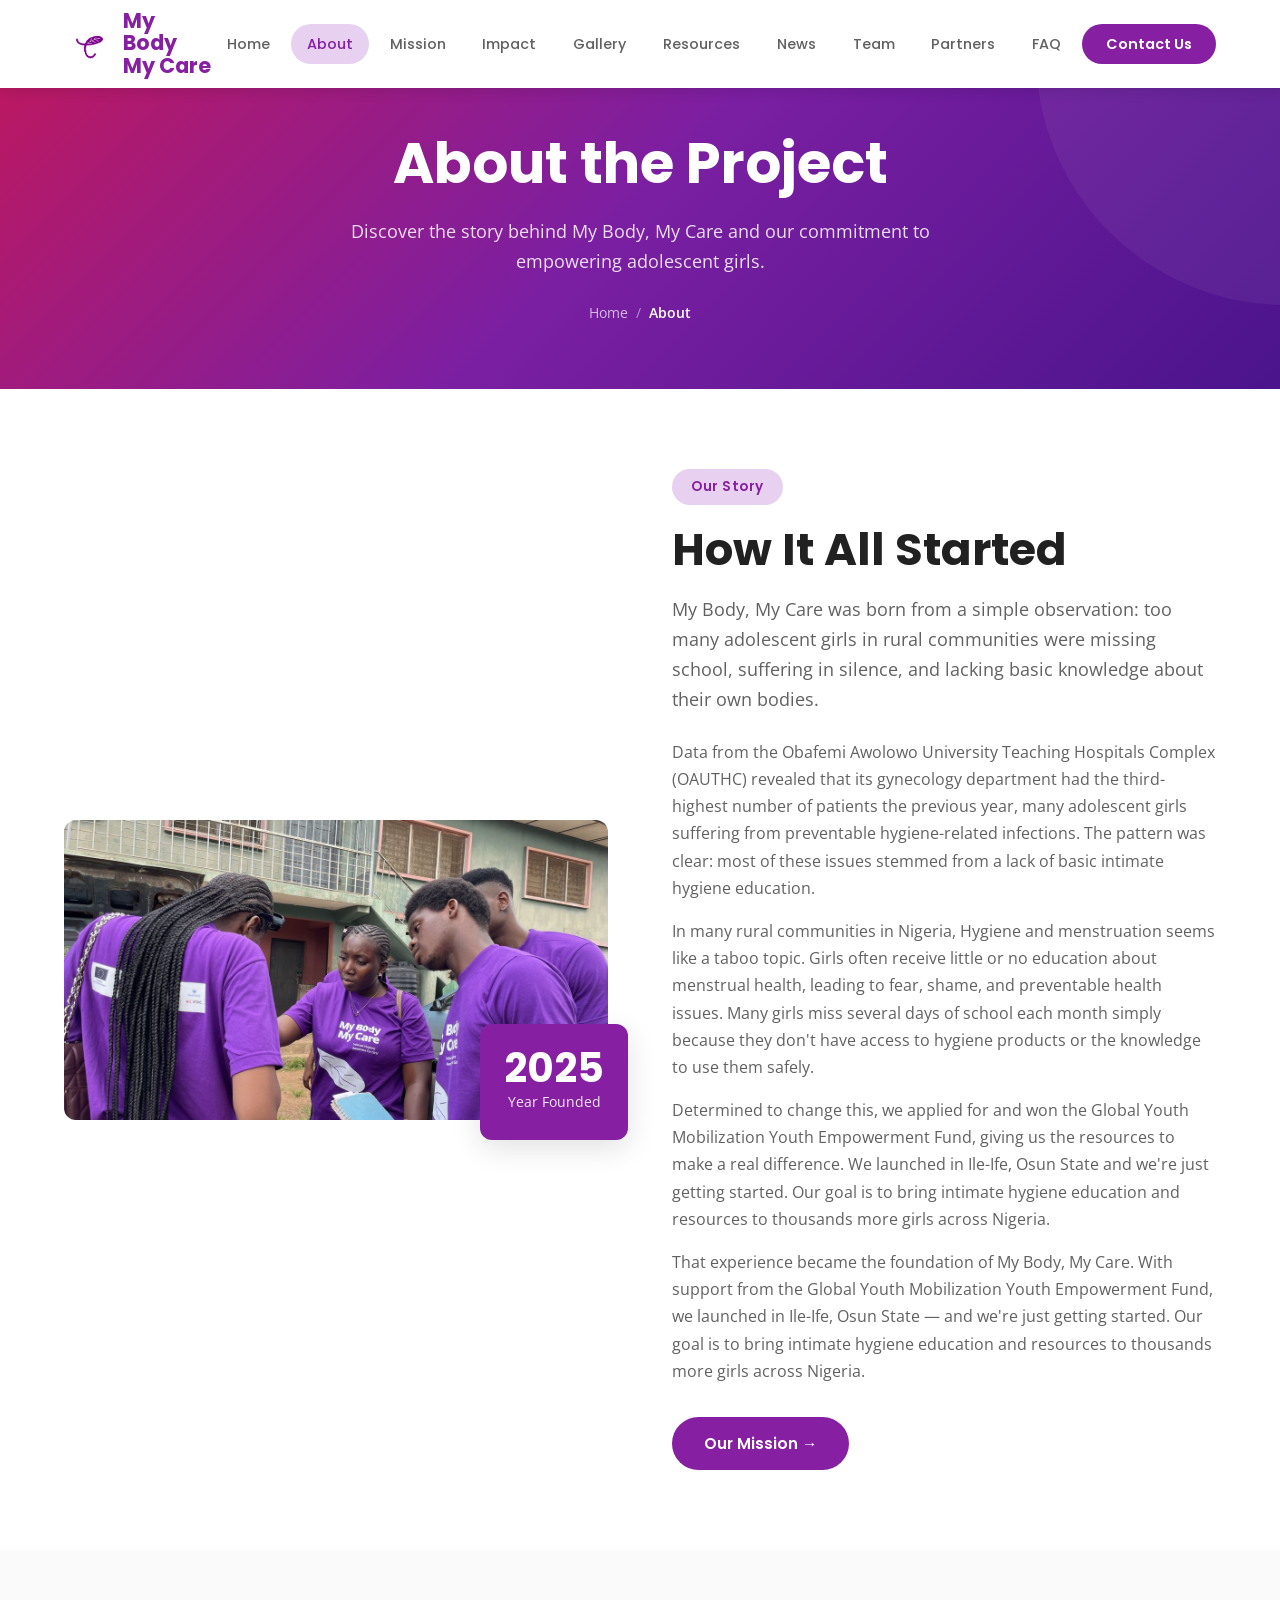
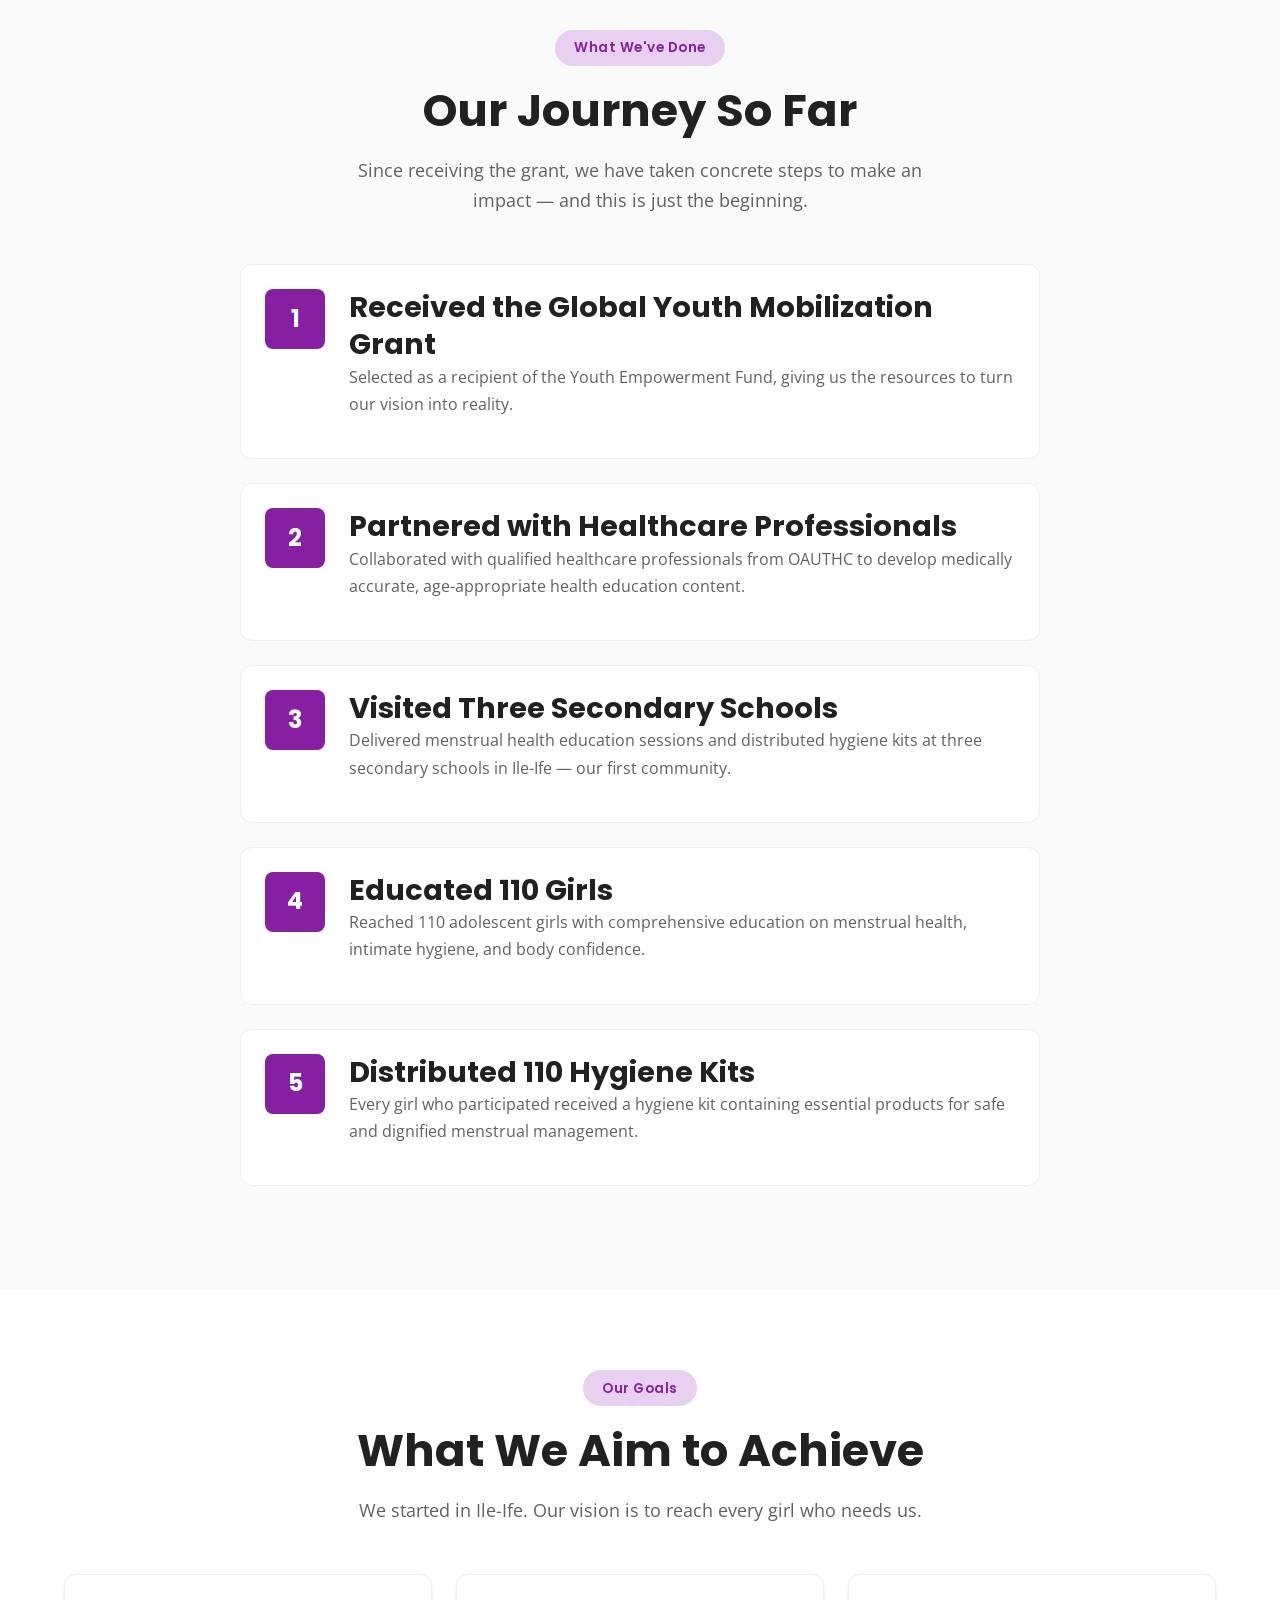
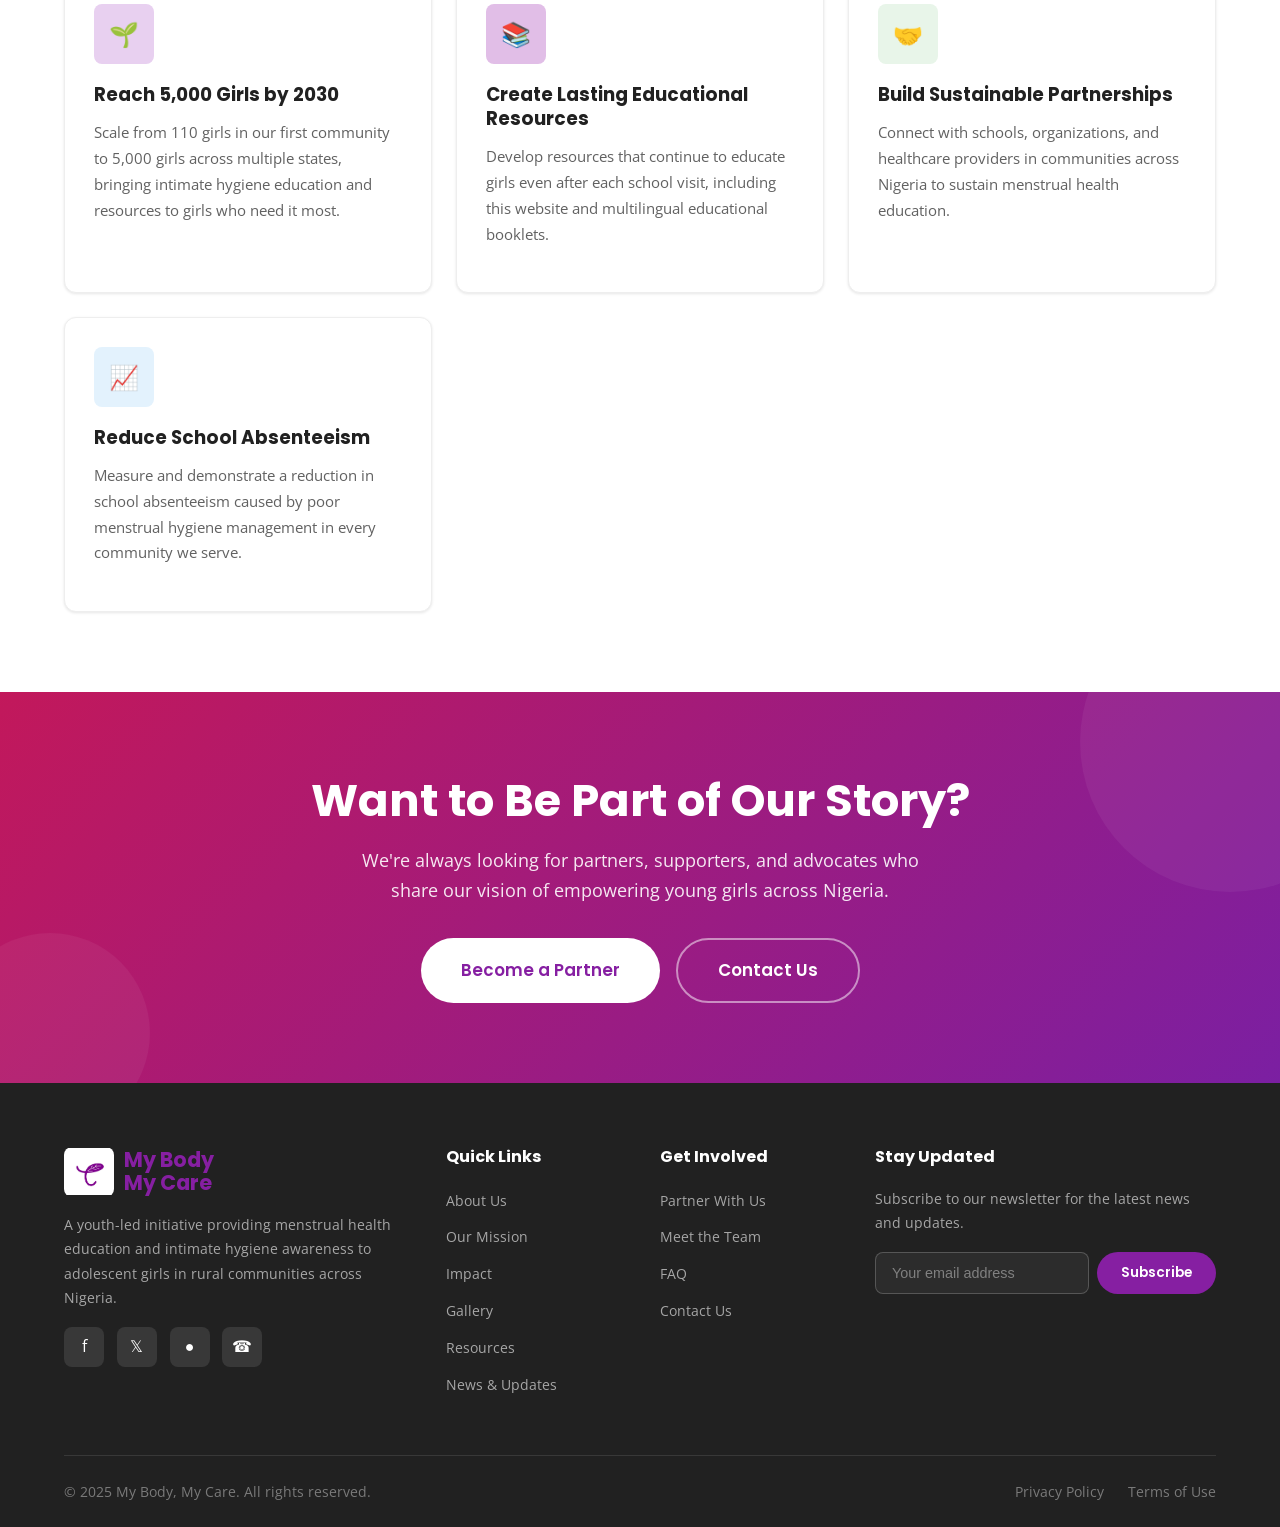
==== commit cf13b32c: "Add CSS cache buster to force reload" ====
--- a/about.html
+++ b/about.html
@@ -8,7 +8,7 @@
   <link rel="preconnect" href="https://fonts.googleapis.com">
   <link rel="preconnect" href="https://fonts.gstatic.com" crossorigin>
   <link href="https://fonts.googleapis.com/css2?family=Open+Sans:wght@400;500;600;700&family=Poppins:wght@400;500;600;700;800&display=swap" rel="stylesheet">
-  <link rel="stylesheet" href="css/style.css">
+  <link rel="stylesheet" href="css/style.css?v=2">
 </head>
 <body>
 
--- a/css/style.css
+++ b/css/style.css
@@ -4,9 +4,9 @@
 
 /* ---------- CSS Variables (Colors & Fonts) ---------- */
 :root {
-  --primary: #E91E63;
-  --primary-dark: #C2185B;
-  --primary-light: #F8BBD0;
+  --primary: #861fa2;
+  --primary-dark: #6a1880;
+  --primary-light: #e8d0f0;
   --secondary: #7B1FA2;
   --secondary-light: #E1BEE7;
   --white: #FFFFFF;
@@ -236,7 +236,7 @@
   font-family: var(--font-heading);
   font-size: 1.3rem;
   font-weight: 700;
-  color: var(--primary);
+  color: var(--white);
   line-height: 1.1;
 }
 
@@ -285,6 +285,10 @@
   color: var(--gray-700);
 }
 
+.navbar.scrolled .navbar-brand {
+  color: var(--primary);
+}
+
 .nav-links a:hover,
 .nav-links a.active {
   background: rgba(255,255,255,0.15);
@@ -298,16 +302,26 @@
 }
 
 .nav-cta {
-  background: var(--primary) !important;
-  color: var(--white) !important;
+  background: var(--white) !important;
+  color: var(--primary-dark) !important;
   padding: 0.5rem 1.5rem !important;
   border-radius: 50px !important;
   white-space: nowrap !important;
+  font-weight: 600 !important;
 }
 
 .nav-cta:hover {
+  background: rgba(255,255,255,0.85) !important;
+  transform: translateY(-1px);
+}
+
+.navbar.scrolled .nav-cta {
+  background: var(--primary) !important;
+  color: var(--white) !important;
+}
+
+.navbar.scrolled .nav-cta:hover {
   background: var(--primary-dark) !important;
-  transform: translateY(-1px);
 }
 
 /* Mobile Menu Toggle */
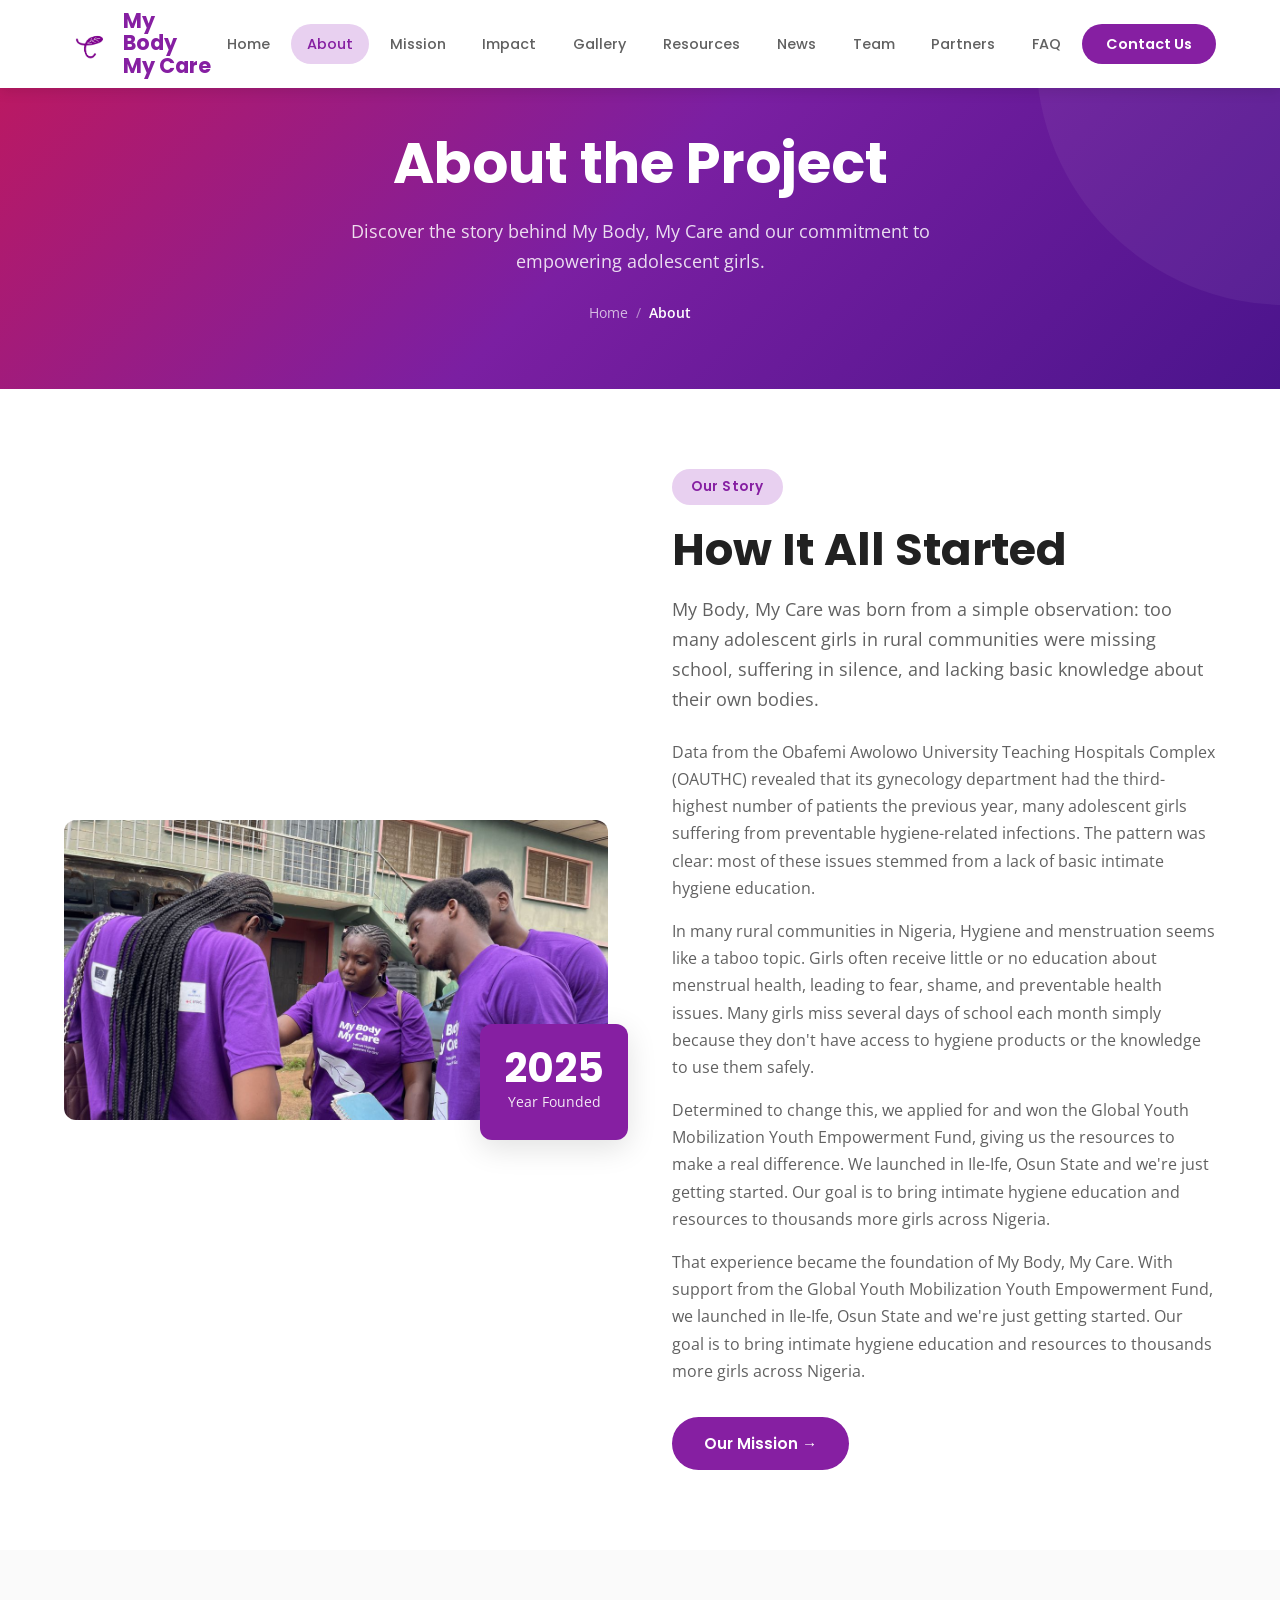
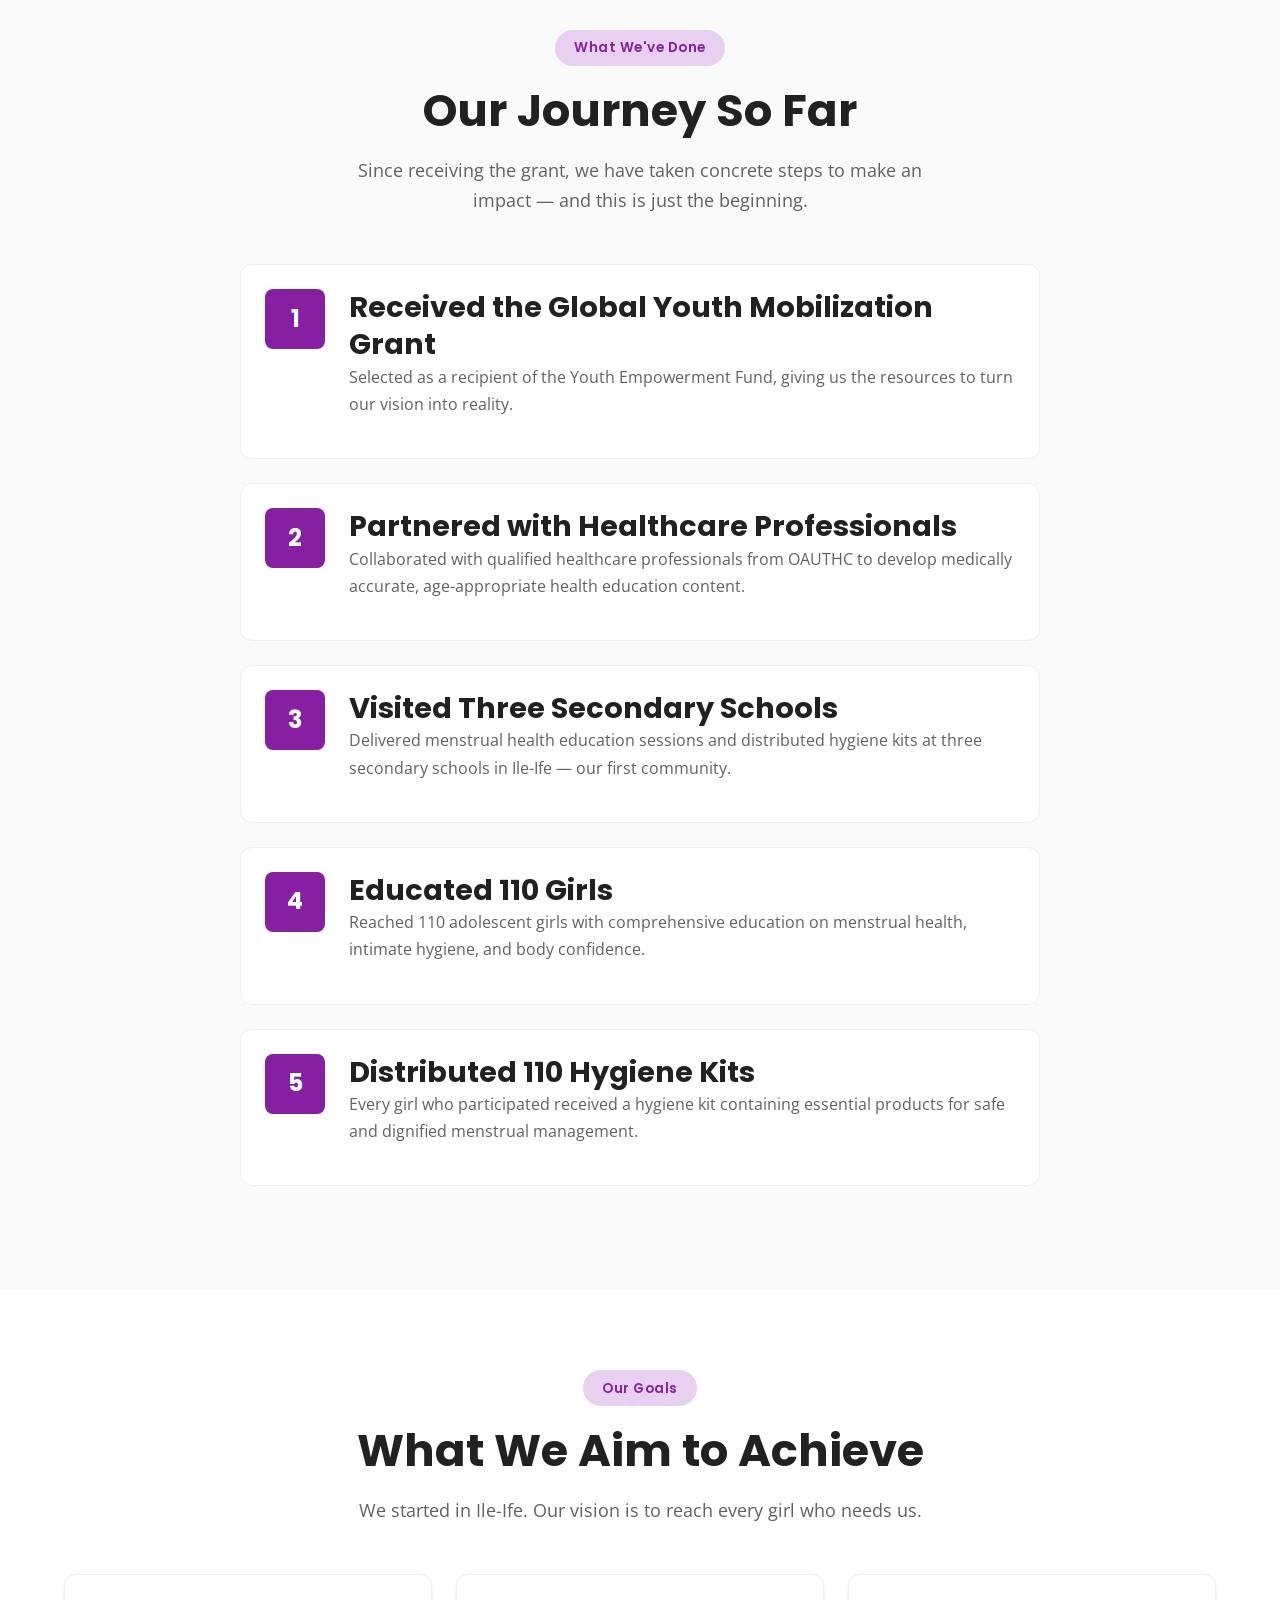
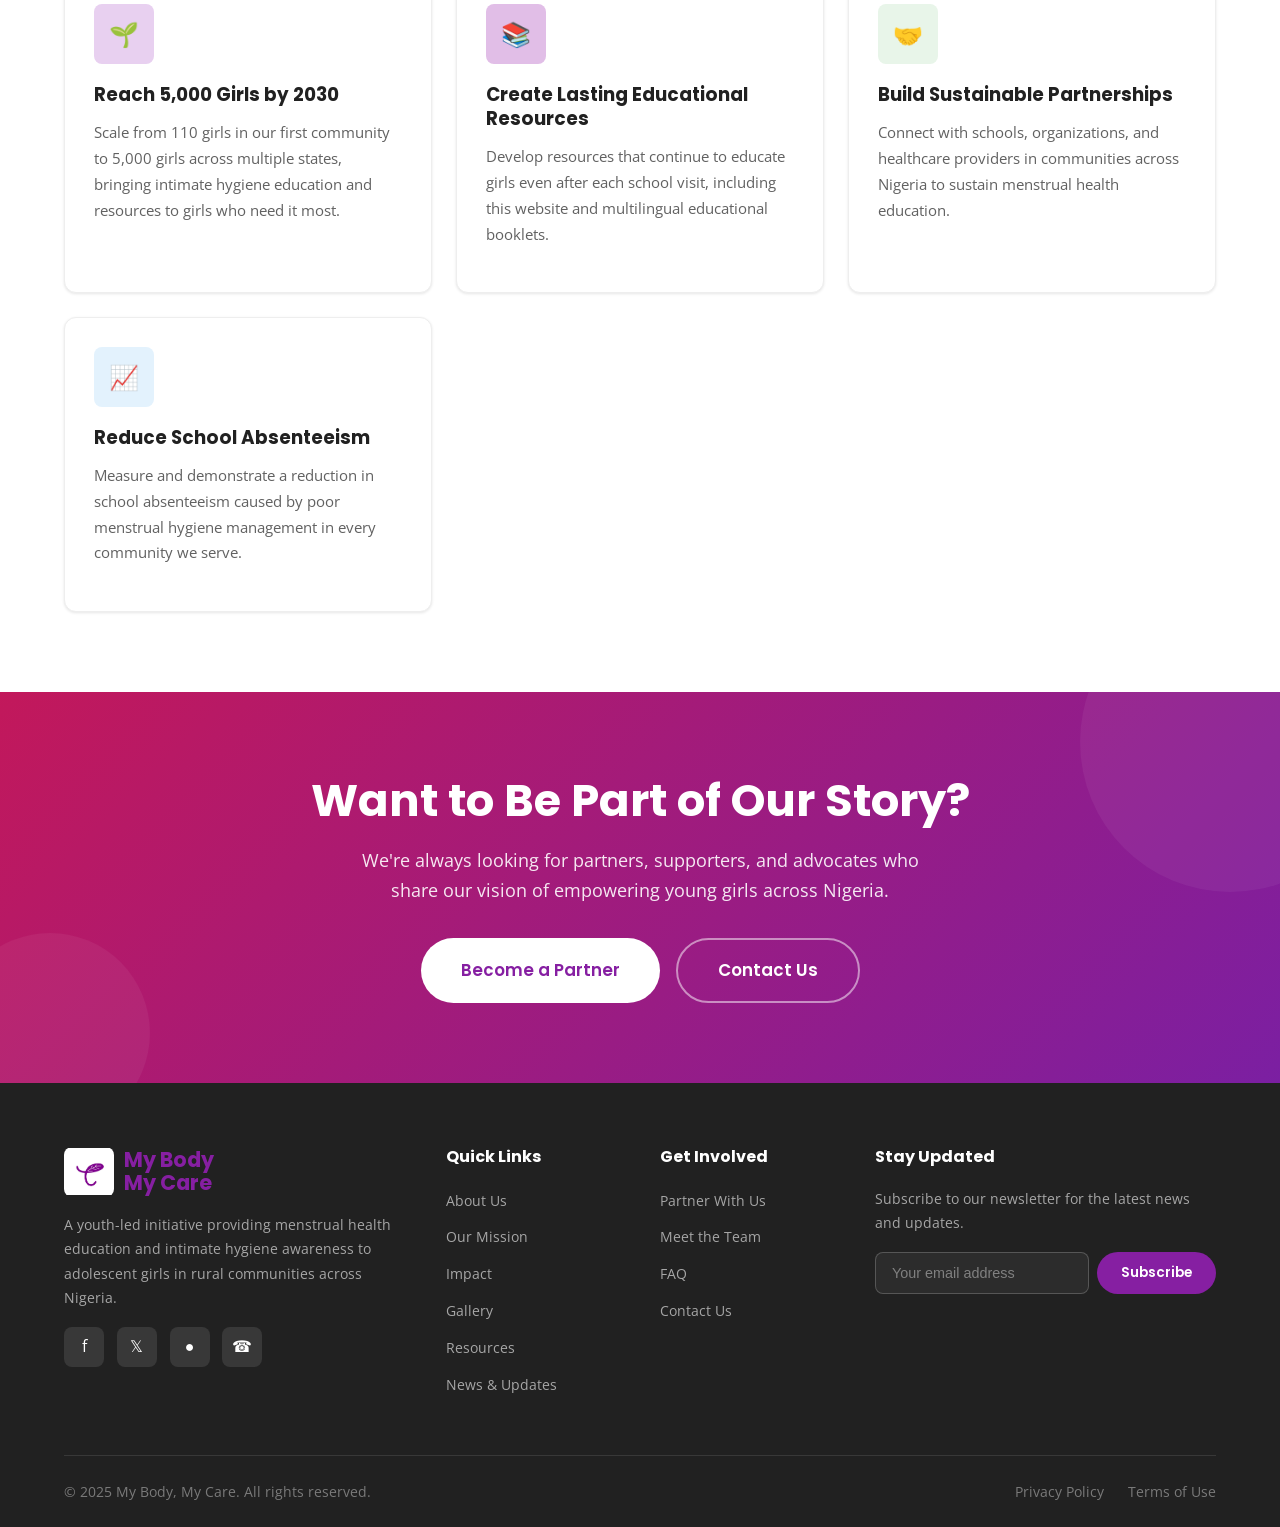
==== commit 91e0988c: "Edit about page origin story text" ====
--- a/about.html
+++ b/about.html
@@ -8,7 +8,7 @@
   <link rel="preconnect" href="https://fonts.googleapis.com">
   <link rel="preconnect" href="https://fonts.gstatic.com" crossorigin>
   <link href="https://fonts.googleapis.com/css2?family=Open+Sans:wght@400;500;600;700&family=Poppins:wght@400;500;600;700;800&display=swap" rel="stylesheet">
-  <link rel="stylesheet" href="css/style.css?v=2">
+  <link rel="stylesheet" href="css/style.css?v=4">
 </head>
 <body>
 
@@ -67,7 +67,7 @@
           <p>Data from the Obafemi Awolowo University Teaching Hospitals Complex (OAUTHC) revealed that its gynecology department had the third-highest number of patients the previous year, many adolescent girls suffering from preventable hygiene-related infections. The pattern was clear: most of these issues stemmed from a lack of basic intimate hygiene education.</p>
           <p>In many rural communities in Nigeria, Hygiene and menstruation seems like a taboo topic. Girls often receive little or no education about menstrual health, leading to fear, shame, and preventable health issues. Many girls miss several days of school each month simply because they don't have access to hygiene products or the knowledge to use them safely.</p>
           <p>Determined to change this, we applied for and won the Global Youth Mobilization Youth Empowerment Fund, giving us the resources to make a real difference. We launched in Ile-Ife, Osun State and we're just getting started. Our goal is to bring intimate hygiene education and resources to thousands more girls across Nigeria.</p>
-          <p>That experience became the foundation of My Body, My Care. With support from the Global Youth Mobilization Youth Empowerment Fund, we launched in Ile-Ife, Osun State &mdash; and we're just getting started. Our goal is to bring intimate hygiene education and resources to thousands more girls across Nigeria.</p>
+          <p>That experience became the foundation of My Body, My Care. With support from the Global Youth Mobilization Youth Empowerment Fund, we launched in Ile-Ife, Osun State and we're just getting started. Our goal is to bring intimate hygiene education and resources to thousands more girls across Nigeria.</p>
           <a href="mission.html" class="btn btn-primary mt-2">Our Mission &#8594;</a>
         </div>
       </div>
--- a/css/style.css
+++ b/css/style.css
@@ -352,6 +352,7 @@
   min-height: 100vh;
   display: flex;
   align-items: center;
+  padding: 100px 0 40px;
   position: relative;
   overflow: hidden;
   background: linear-gradient(135deg, #C2185B 0%, #7B1FA2 50%, #4A148C 100%);
@@ -404,6 +405,25 @@
   font-weight: 500;
   margin-bottom: 1.5rem;
   border: 1px solid rgba(255,255,255,0.2);
+}
+
+.hero-badge-floating {
+  position: absolute;
+  right: 6%;
+  bottom: 18%;
+  display: inline-flex;
+  align-items: center;
+  gap: 0.5rem;
+  padding: 0.6rem 1.2rem;
+  background: rgba(255,255,255,0.12);
+  backdrop-filter: blur(10px);
+  border-radius: 50px;
+  font-size: 0.85rem;
+  font-weight: 500;
+  color: var(--white);
+  border: 1px solid rgba(255,255,255,0.25);
+  z-index: 2;
+  white-space: nowrap;
 }
 
 .hero h1 {
@@ -1719,6 +1739,17 @@
 
   .hero-stats {
     justify-content: center;
+  }
+
+  .hero-badge-floating {
+    position: relative;
+    right: auto;
+    bottom: auto;
+    border-radius: 50px;
+    margin: 0 auto 1.5rem;
+    display: inline-flex;
+    grid-column: 1 / -1;
+    justify-self: center;
   }
 
   .hero-visual {
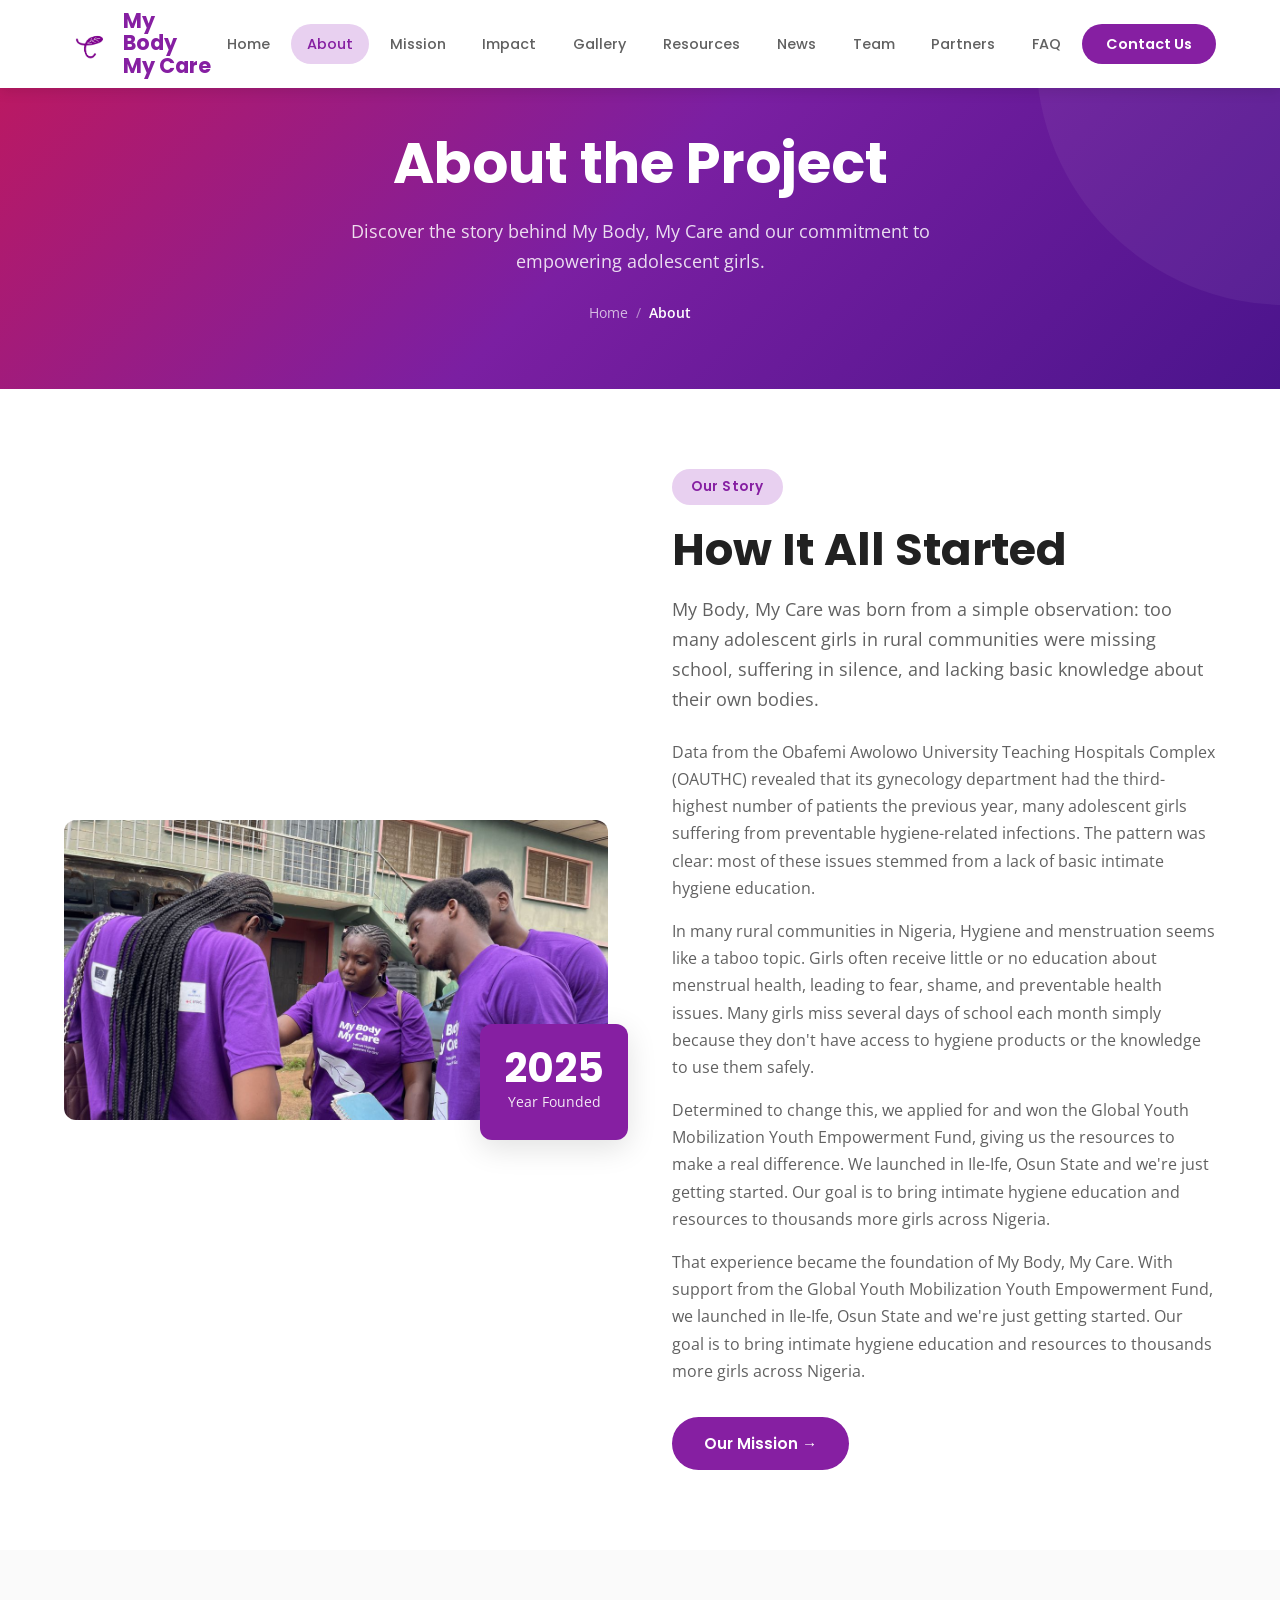
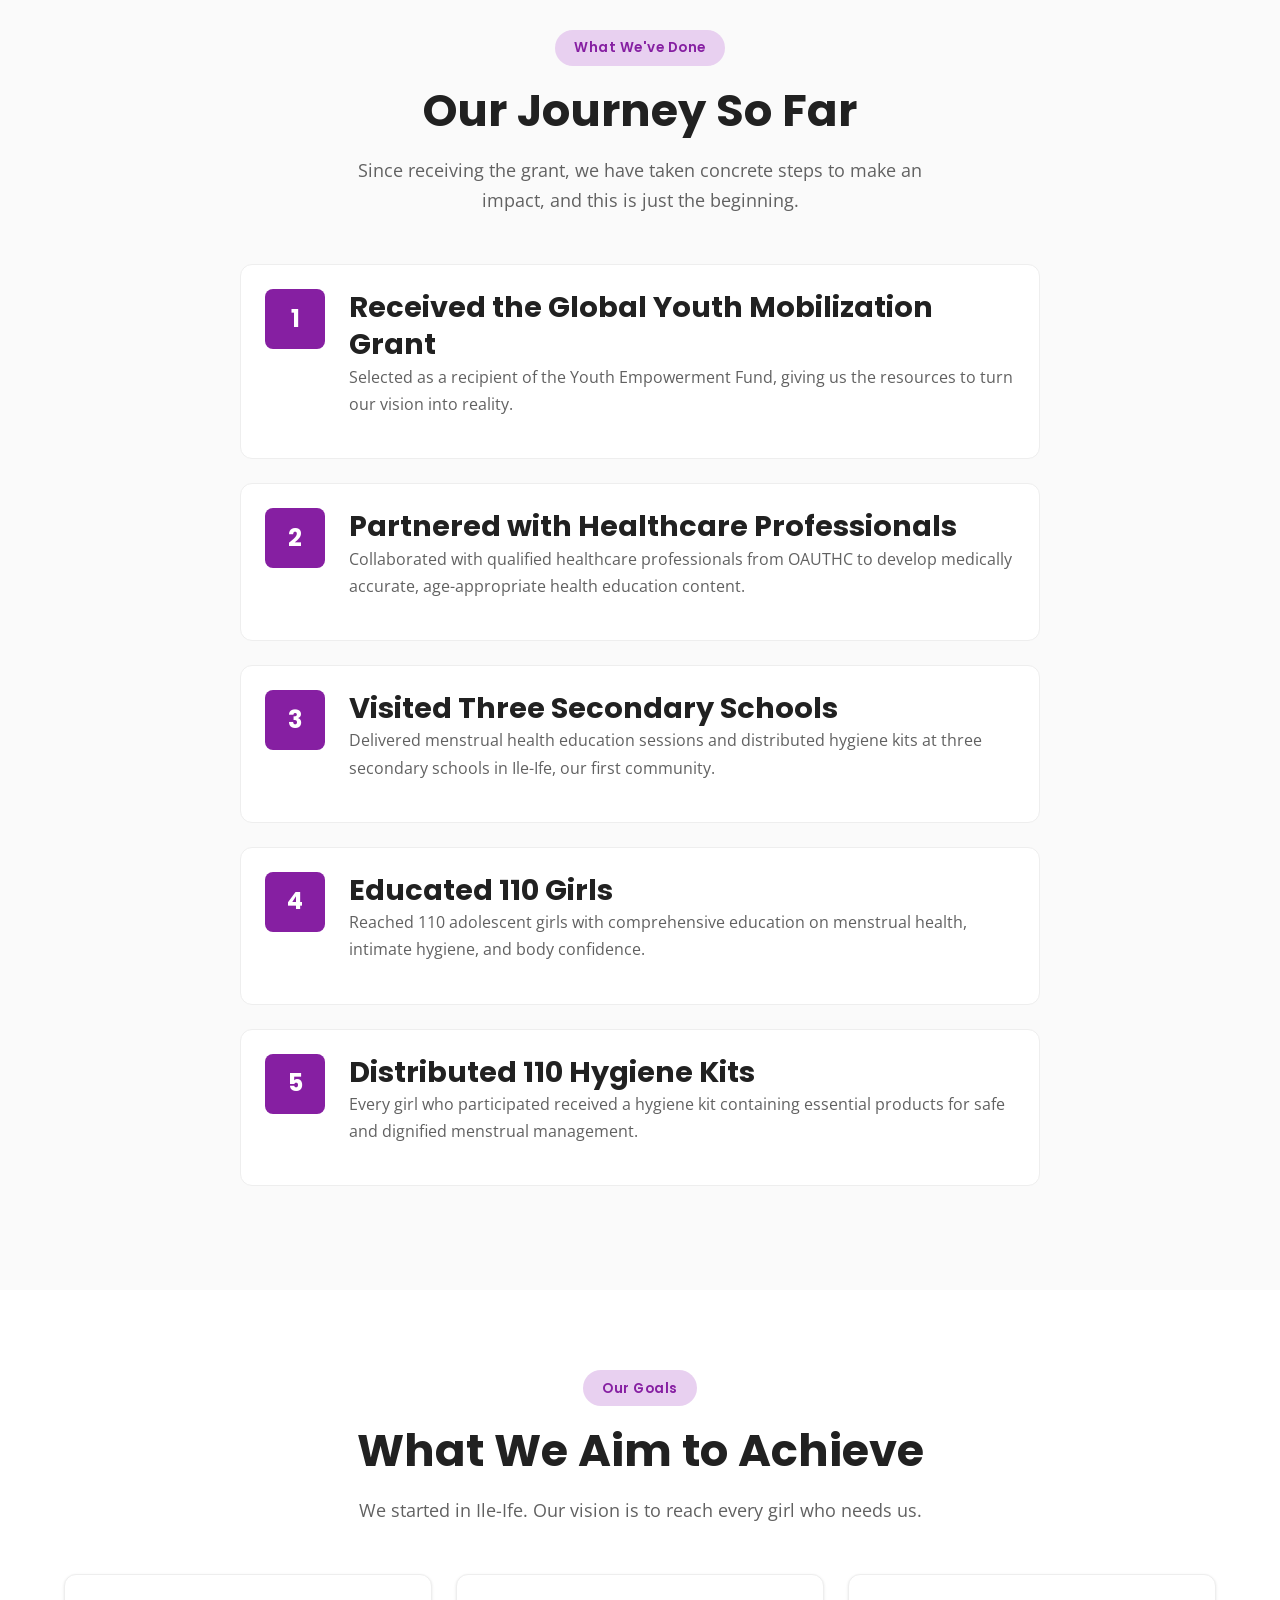
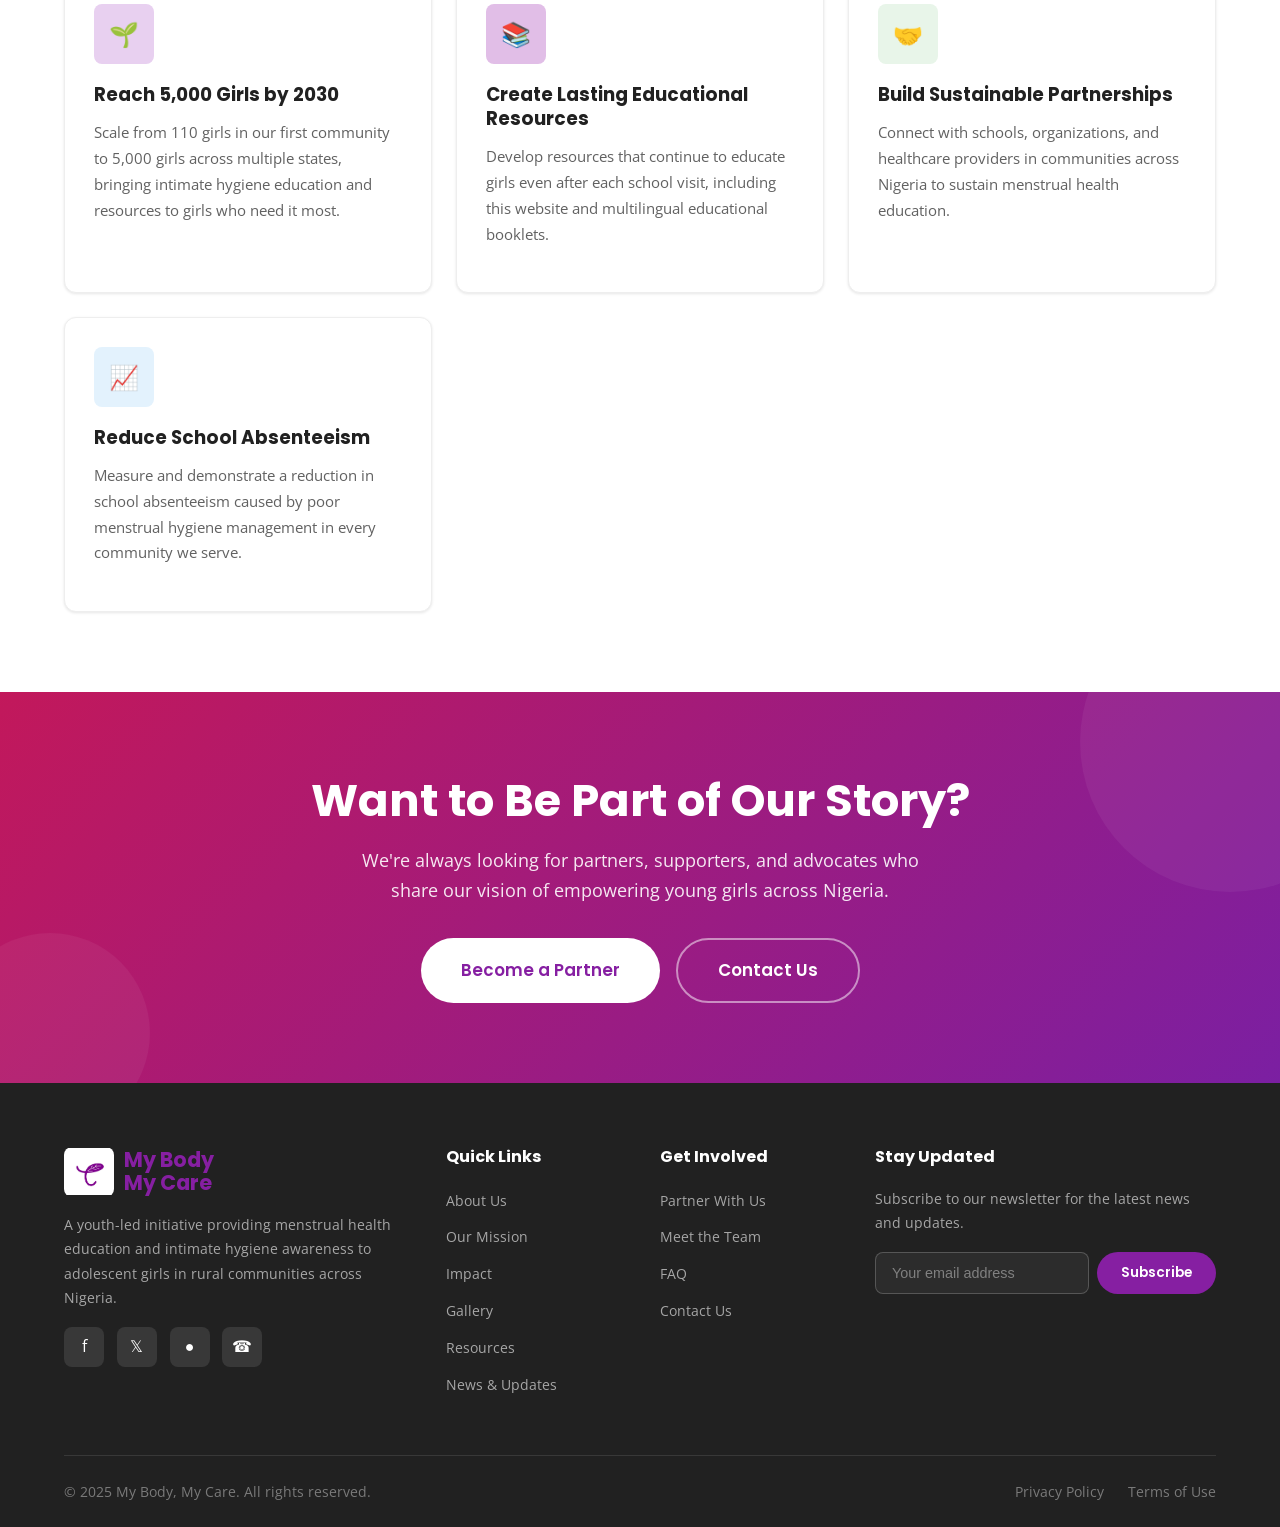
==== commit 547418b6: "Remove all em dashes across the website" ====
--- a/about.html
+++ b/about.html
@@ -80,7 +80,7 @@
       <div class="section-header fade-up">
         <span class="section-badge">What We've Done</span>
         <h2 class="section-title">Our Journey So Far</h2>
-        <p class="section-subtitle">Since receiving the grant, we have taken concrete steps to make an impact &mdash; and this is just the beginning.</p>
+        <p class="section-subtitle">Since receiving the grant, we have taken concrete steps to make an impact, and this is just the beginning.</p>
       </div>
       <div class="impact-timeline">
         <div class="impact-card fade-up">
@@ -101,7 +101,7 @@
           <div class="impact-number">3</div>
           <div>
             <h3>Visited Three Secondary Schools</h3>
-            <p>Delivered menstrual health education sessions and distributed hygiene kits at three secondary schools in Ile-Ife &mdash; our first community.</p>
+            <p>Delivered menstrual health education sessions and distributed hygiene kits at three secondary schools in Ile-Ife, our first community.</p>
           </div>
         </div>
         <div class="impact-card fade-up">
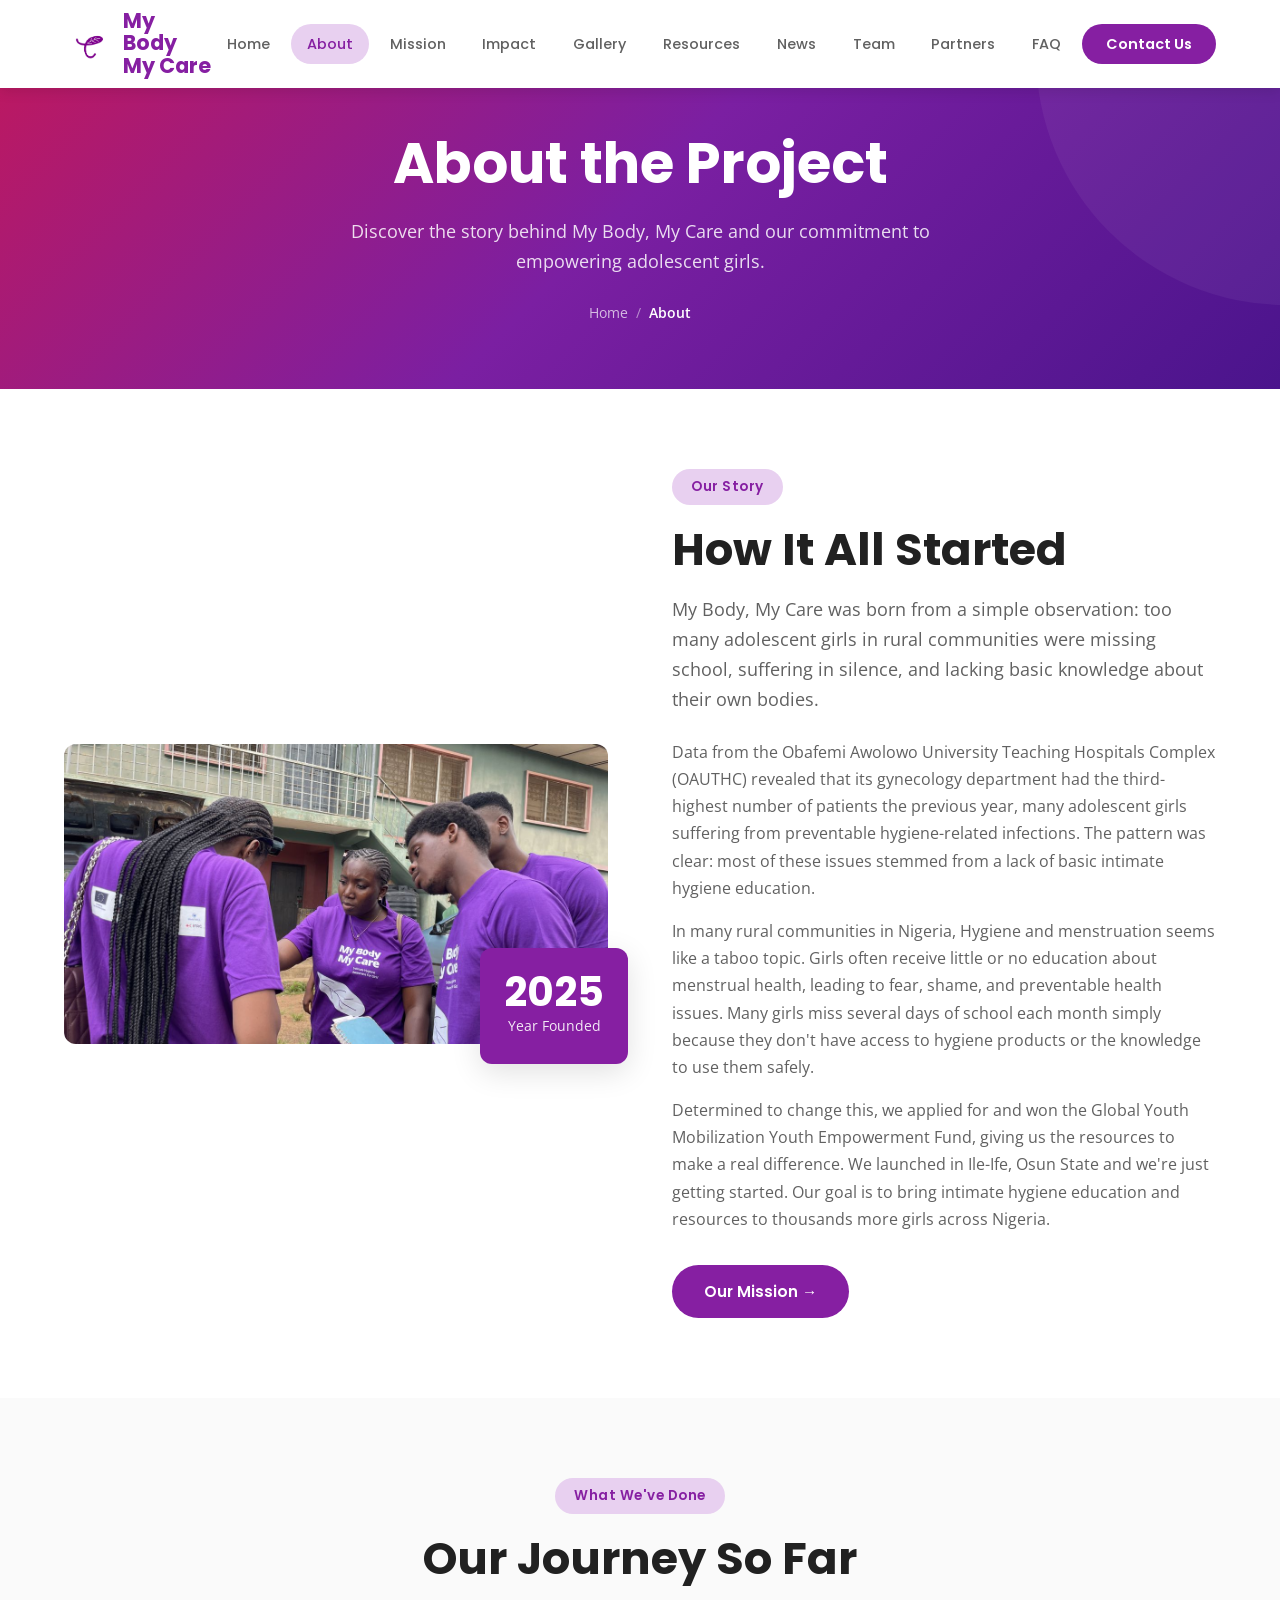
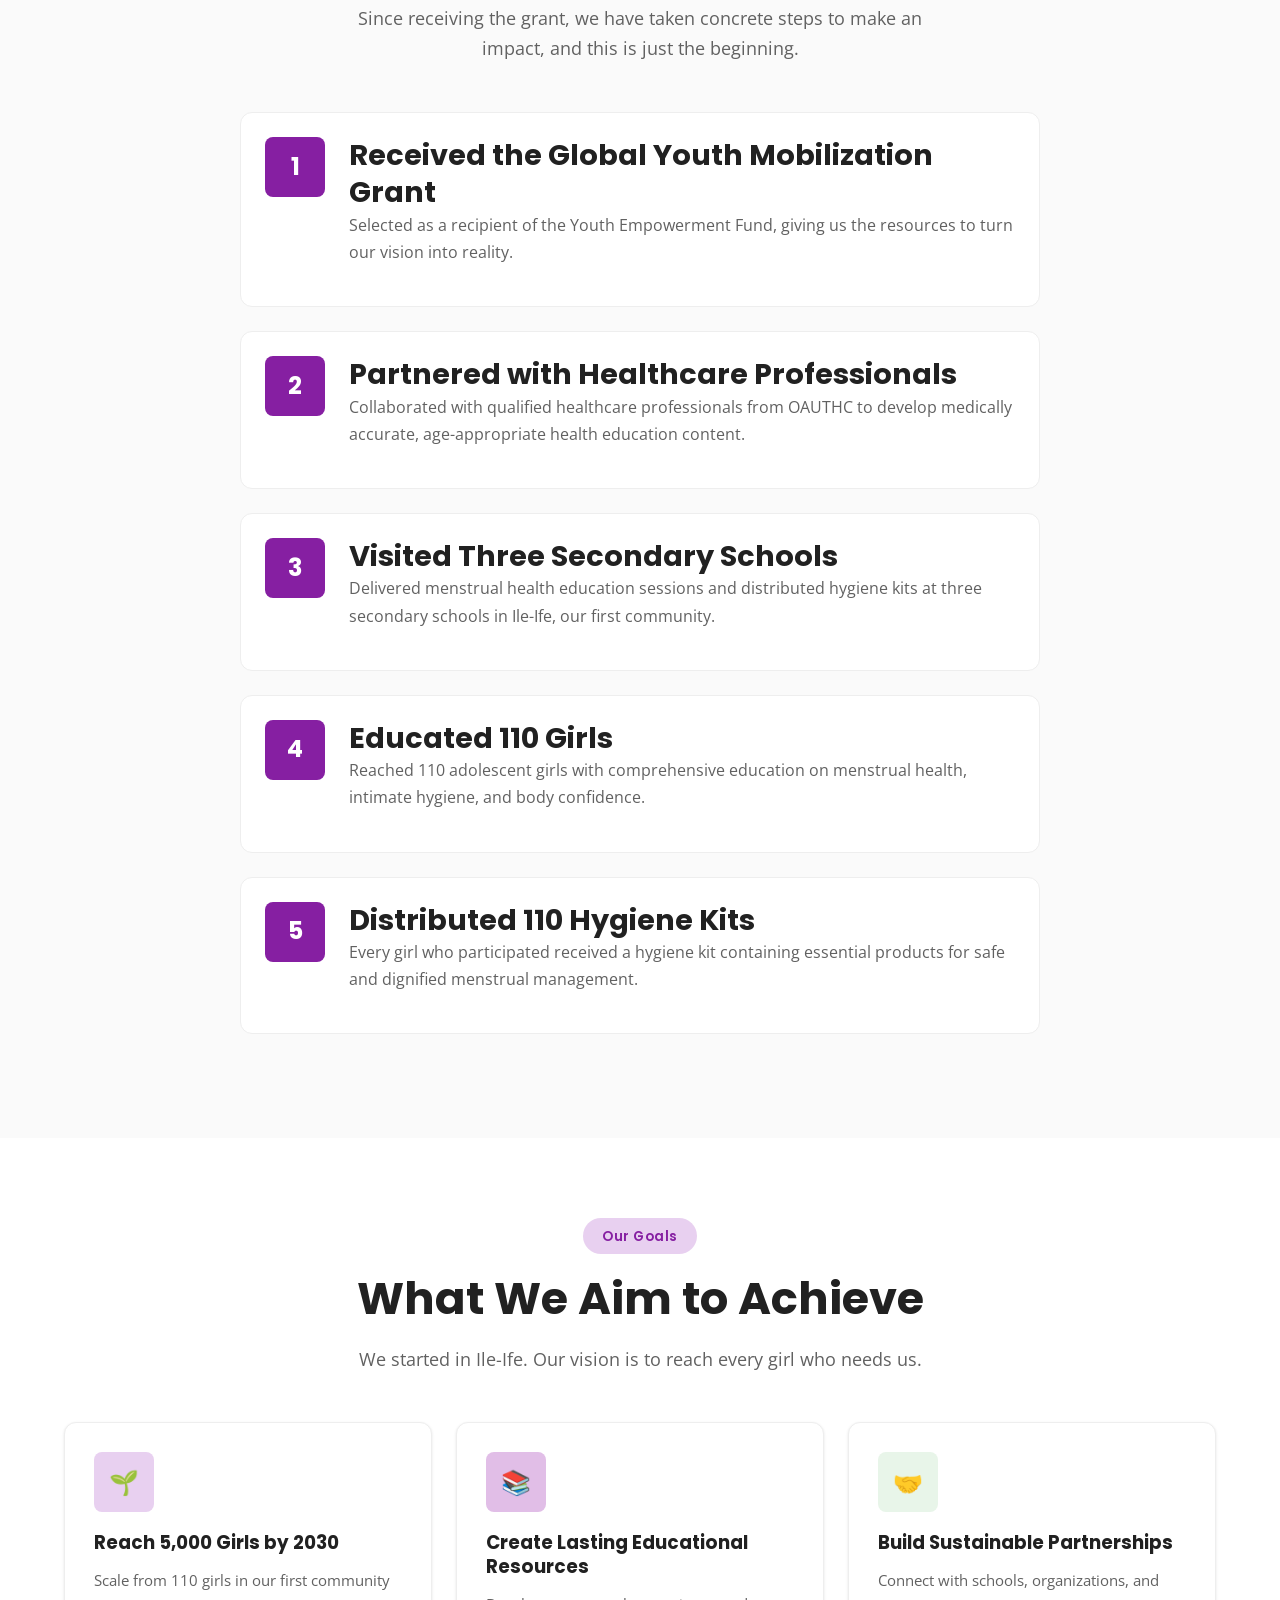
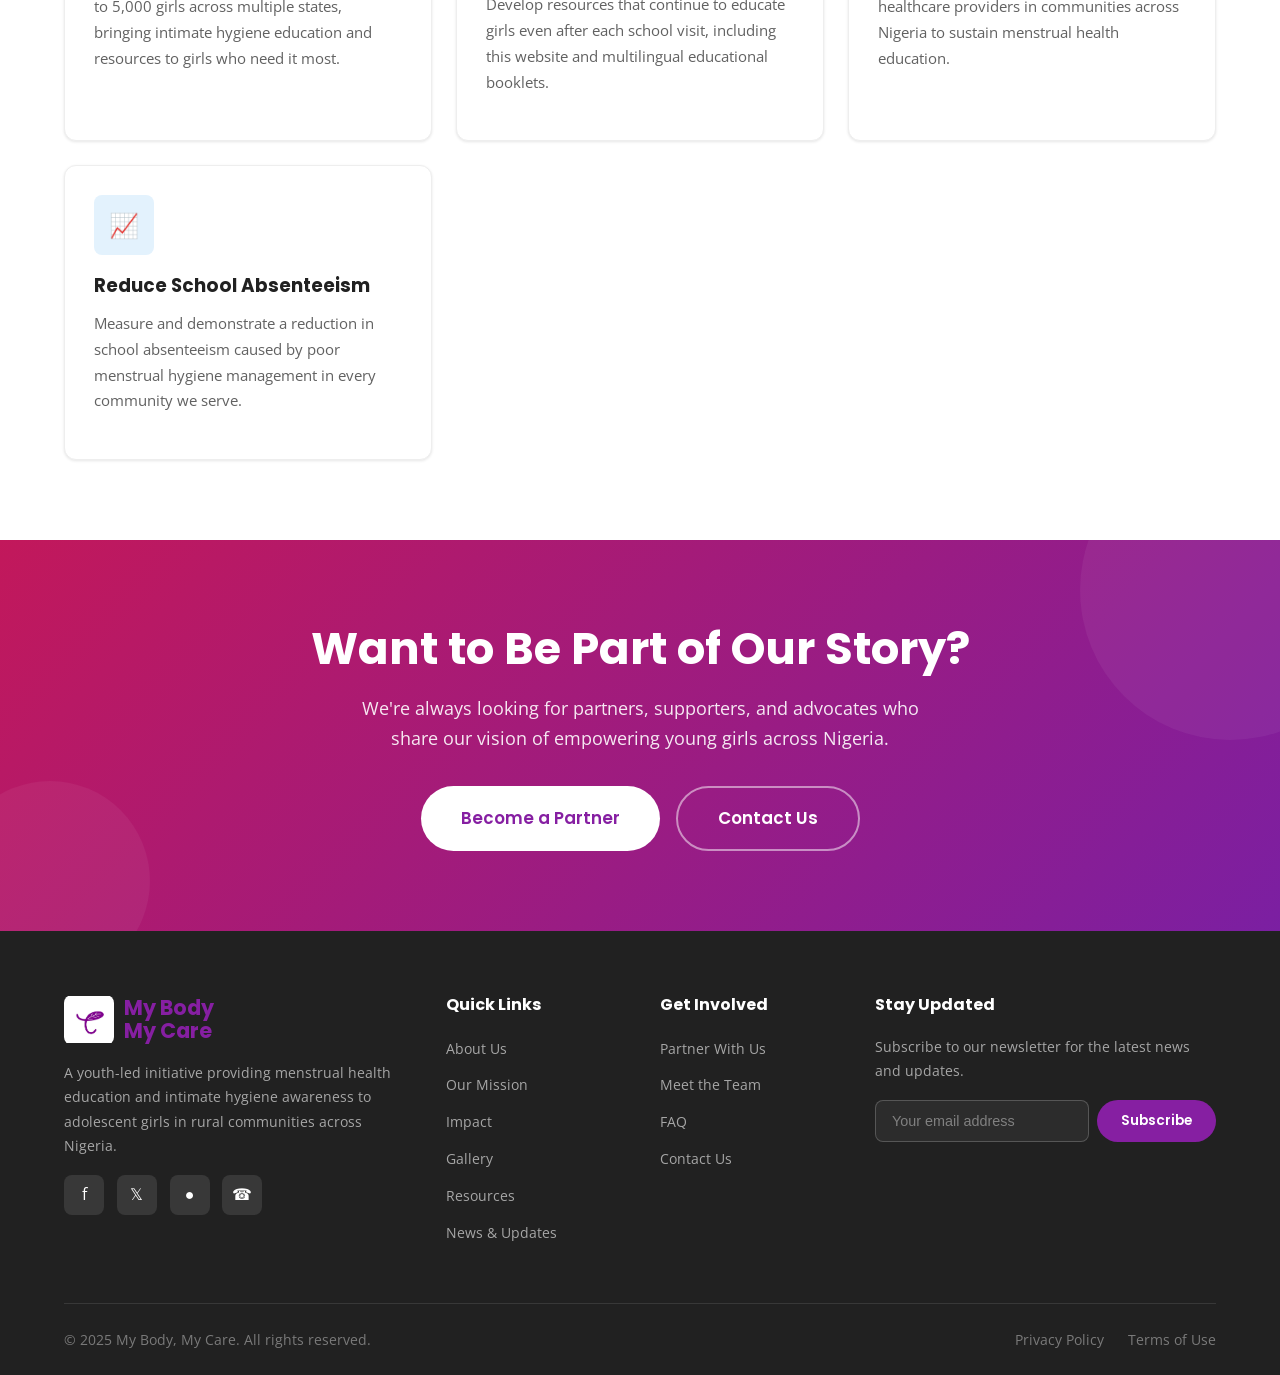
==== commit 885b4ebd: "Remove duplicate paragraph from About page" ====
--- a/about.html
+++ b/about.html
@@ -67,7 +67,6 @@
           <p>Data from the Obafemi Awolowo University Teaching Hospitals Complex (OAUTHC) revealed that its gynecology department had the third-highest number of patients the previous year, many adolescent girls suffering from preventable hygiene-related infections. The pattern was clear: most of these issues stemmed from a lack of basic intimate hygiene education.</p>
           <p>In many rural communities in Nigeria, Hygiene and menstruation seems like a taboo topic. Girls often receive little or no education about menstrual health, leading to fear, shame, and preventable health issues. Many girls miss several days of school each month simply because they don't have access to hygiene products or the knowledge to use them safely.</p>
           <p>Determined to change this, we applied for and won the Global Youth Mobilization Youth Empowerment Fund, giving us the resources to make a real difference. We launched in Ile-Ife, Osun State and we're just getting started. Our goal is to bring intimate hygiene education and resources to thousands more girls across Nigeria.</p>
-          <p>That experience became the foundation of My Body, My Care. With support from the Global Youth Mobilization Youth Empowerment Fund, we launched in Ile-Ife, Osun State and we're just getting started. Our goal is to bring intimate hygiene education and resources to thousands more girls across Nigeria.</p>
           <a href="mission.html" class="btn btn-primary mt-2">Our Mission &#8594;</a>
         </div>
       </div>
